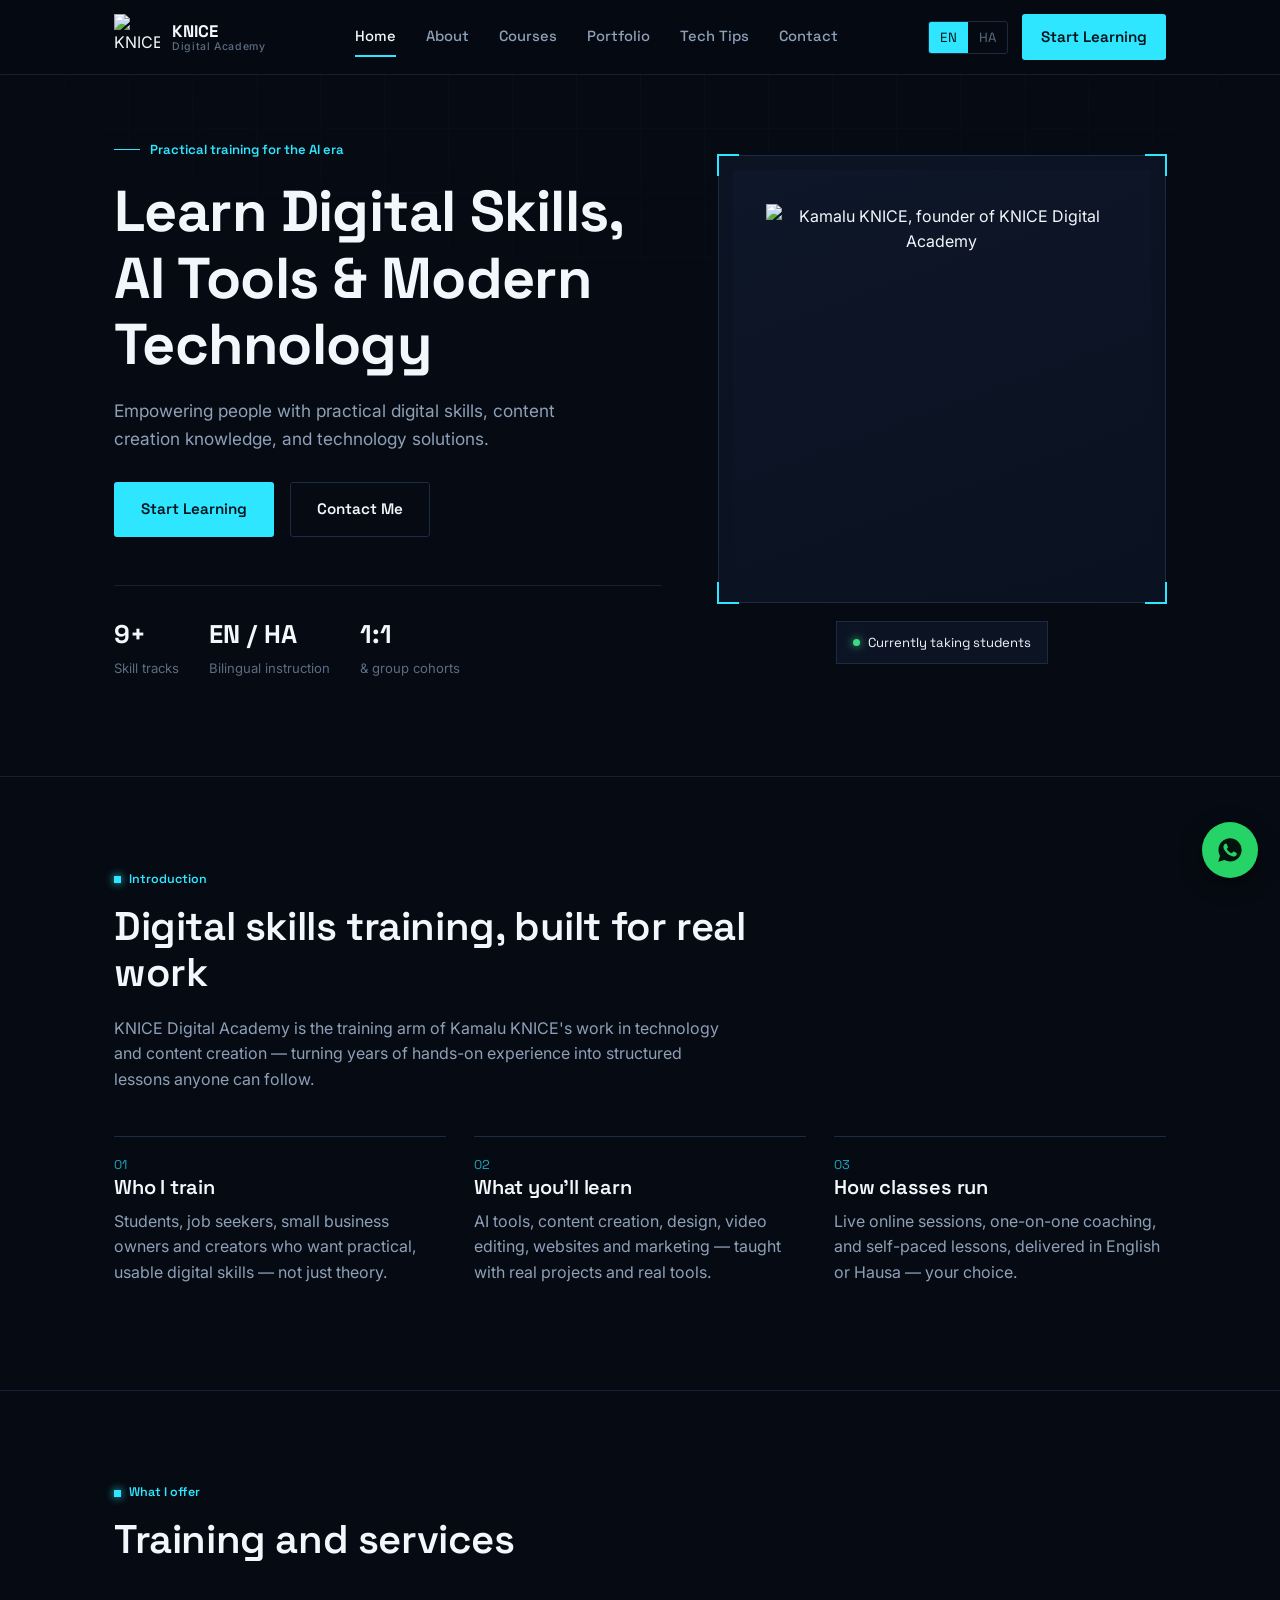
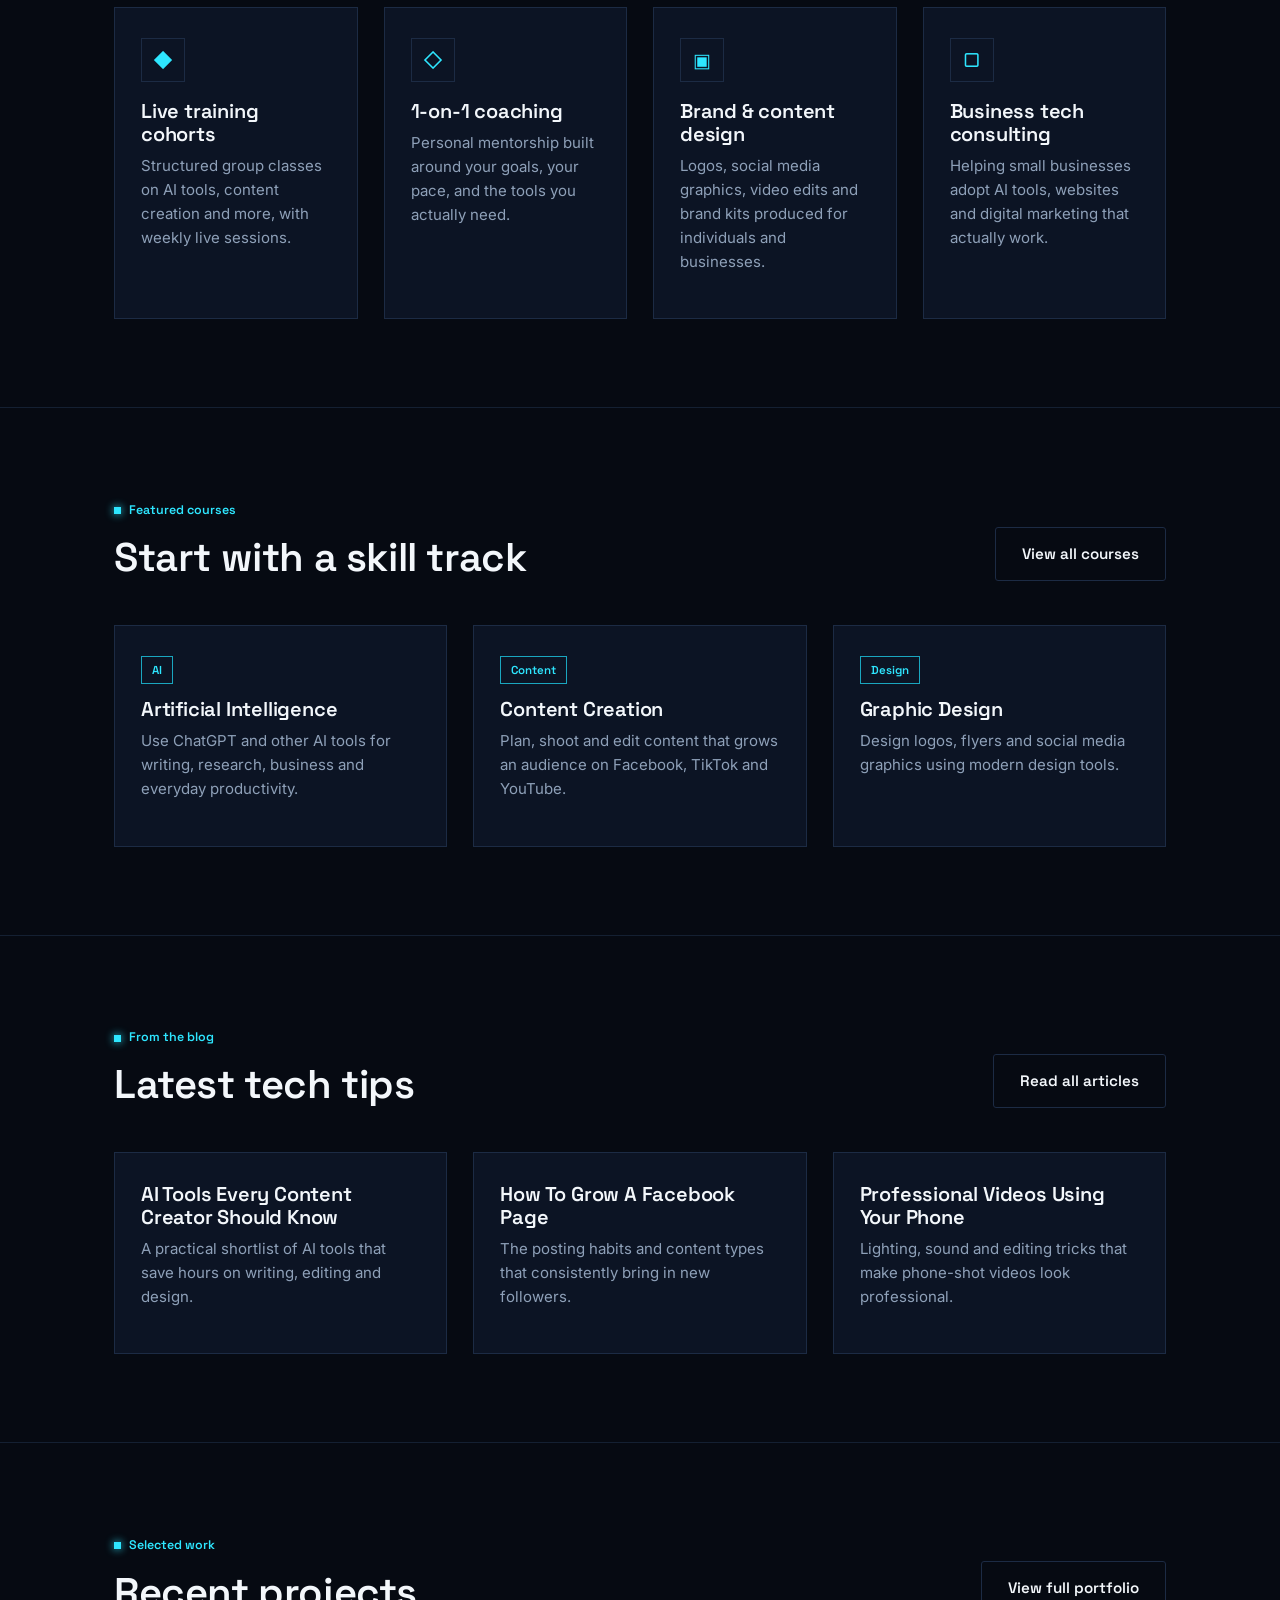
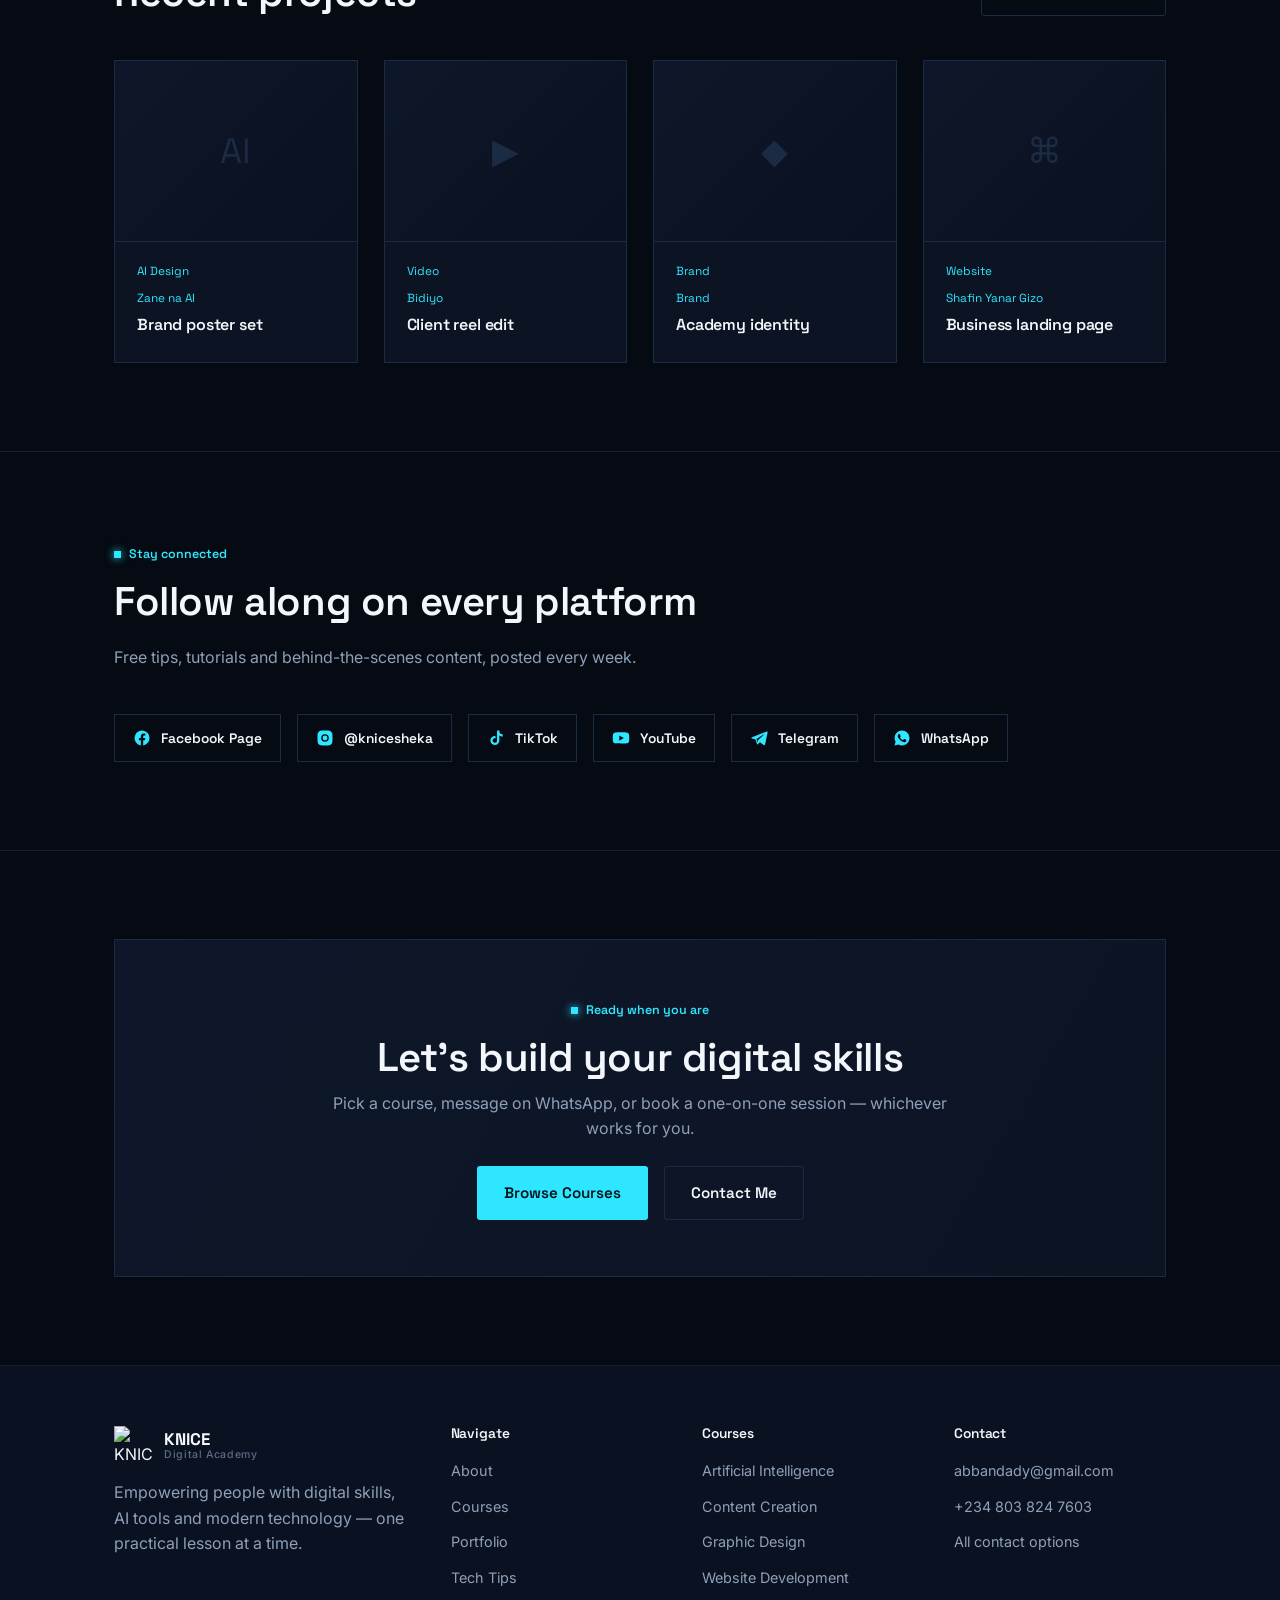
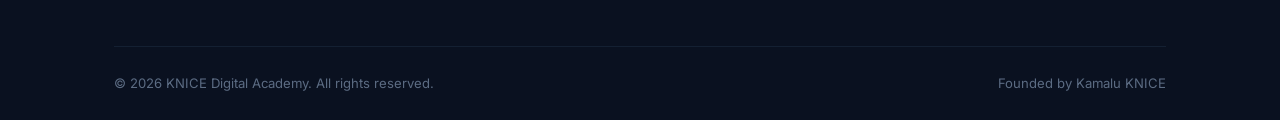
==== index.html @ 2b56882b ""Upload KNICE Digital Academy website files"" ====
<!DOCTYPE html>
<html lang="en">
<head>
<meta charset="UTF-8">
<meta name="viewport" content="width=device-width, initial-scale=1.0">
<title>KNICE Digital Academy — Learn Digital Skills, AI Tools & Modern Technology</title>
<meta name="description" content="KNICE Digital Academy, founded by Kamalu KNICE, trains people in Artificial Intelligence, content creation, graphic design, video editing, web development and digital marketing — in English and Hausa.">
<meta name="keywords" content="KNICE Digital Academy, Kamalu KNICE, digital skills training Nigeria, AI tools training, content creation course, Hausa tech training">
<link rel="canonical" href="https://knicedigitalacademy.netlify.app/">
<meta property="og:title" content="KNICE Digital Academy — Learn Digital Skills, AI Tools & Modern Technology">
<meta property="og:description" content="Empowering people with practical digital skills, content creation knowledge, and technology solutions.">
<meta property="og:image" content="assets/images/logo.jpg">
<meta property="og:type" content="website">
<link rel="icon" type="image/png" href="assets/images/favicon-32.png">
<link rel="apple-touch-icon" href="assets/images/favicon-512.png">
<link rel="stylesheet" href="style.css">
</head>
<body>

<header class="site-header">
  <div class="nav">
    <a href="index.html" class="brand">
      <img src="assets/images/logo.jpg" alt="KNICE Digital Academy logo" width="46" height="46">
      <span class="brand-word">KNICE<span>Digital Academy</span></span>
    </a>
    <nav class="nav-links" id="navLinks">
      <a href="index.html" class="active">Home</a>
      <a href="about.html">About</a>
      <a href="courses.html">Courses</a>
      <a href="portfolio.html">Portfolio</a>
      <a href="blog.html">Tech Tips</a>
      <a href="contact.html">Contact</a>
    </nav>
    <div class="nav-tools">
      <div class="lang-switch">
        <button data-lang="en" class="active" aria-label="English">EN</button>
        <button data-lang="ha" aria-label="Hausa">HA</button>
      </div>
      <a href="courses.html" class="btn btn-primary" style="padding:10px 18px;">
        <span class="en">Start Learning</span><span class="ha">Fara Koyo</span>
      </a>
      <button class="menu-toggle" aria-label="Toggle menu" aria-expanded="false"><span></span><span></span><span></span></button>
    </div>
  </div>
</header>

<main>

  <!-- ============ HERO ============ -->
  <section class="hero">
    <div class="container hero-grid">
      <div class="hero-copy reveal">
        <div class="hero-eyebrow">
          <span class="en">Practical training for the AI era</span>
          <span class="ha">Horar da ta dace da zamanin AI</span>
        </div>
        <h1>
          <span class="en">Learn Digital Skills, AI Tools &amp; Modern Technology</span>
          <span class="ha">Koyi Fasahar Zamani, Kayan Aikin AI da Sabuwar Fasaha</span>
        </h1>
        <p class="hero-sub en">Empowering people with practical digital skills, content creation knowledge, and technology solutions.</p>
        <p class="hero-sub ha">Muna ba mutane ilimin fasahar zamani, sanin yadda ake kirkirar content, da hanyoyin amfani da fasaha wajen warware matsaloli.</p>
        <div class="hero-actions">
          <a href="courses.html" class="btn btn-primary">
            <span class="en">Start Learning</span><span class="ha">Fara Koyo</span>
          </a>
          <a href="contact.html" class="btn btn-ghost">
            <span class="en">Contact Me</span><span class="ha">Tuntube Ni</span>
          </a>
        </div>
        <div class="hero-stats">
          <div>
            <strong>9+</strong>
            <span class="en">Skill tracks</span><span class="ha">Fannonin koyo</span>
          </div>
          <div>
            <strong>EN / HA</strong>
            <span class="en">Bilingual instruction</span><span class="ha">Ana koyarwa da harsuna biyu</span>
          </div>
          <div>
            <strong>1:1</strong>
            <span class="en">&amp; group cohorts</span><span class="ha">da kungiyoyin koyo</span>
          </div>
        </div>
      </div>

      <div class="hero-photo reveal">
        <div class="photo-frame">
          <div class="photo-mask">
            <img src="assets/images/founder-hero-banner.jpg" alt="Kamalu KNICE, founder of KNICE Digital Academy" width="720" height="720">
          </div>
          <span class="corner tl"></span><span class="corner tr"></span><span class="corner bl"></span><span class="corner br"></span>
        </div>
        <div class="photo-tag">
          <span class="en">Currently taking students</span>
          <span class="ha">Ana karban dalibai a yanzu</span>
        </div>
      </div>
    </div>
  </section>

  <!-- ============ INTRO ============ -->
  <section>
    <div class="container">
      <div class="section-head">
        <div class="section-tag"><span class="en">Introduction</span><span class="ha">Gabatarwa</span></div>
        <h2><span class="en">Digital skills training, built for real work</span><span class="ha">Horar da fasaha, don ainihin aiki</span></h2>
        <p class="en">KNICE Digital Academy is the training arm of Kamalu KNICE's work in technology and content creation — turning years of hands-on experience into structured lessons anyone can follow.</p>
        <p class="ha">KNICE Digital Academy sashe ne na aikin Kamalu KNICE a fannin fasaha da kirkirar content — yana mayar da kwarewarsa ta shekaru zuwa darasi da kowa zai iya koyo cikin sauki.</p>
      </div>
      <div class="intro-grid">
        <div class="intro-item">
          <div class="num">01</div>
          <h3><span class="en">Who I train</span><span class="ha">Wadanda nake horarwa</span></h3>
          <p class="en">Students, job seekers, small business owners and creators who want practical, usable digital skills — not just theory.</p>
          <p class="ha">Dalibai, masu neman aiki, masu kananan sana&#39;o&#39;i, da masu kirkirar content da suke bukatar ilimin fasaha mai amfani, ba ka&#39;idoji kawai ba.</p>
        </div>
        <div class="intro-item">
          <div class="num">02</div>
          <h3><span class="en">What you'll learn</span><span class="ha">Abin da za ku koya</span></h3>
          <p class="en">AI tools, content creation, design, video editing, websites and marketing — taught with real projects and real tools.</p>
          <p class="ha">Kayan aikin AI, kirkirar content, zane, gyaran bidiyo, gina shafukan yanar gizo da tallace-tallace — ana koyarwa da ainihin ayyuka da kayan aiki.</p>
        </div>
        <div class="intro-item">
          <div class="num">03</div>
          <h3><span class="en">How classes run</span><span class="ha">Yadda azuzuwa suke gudana</span></h3>
          <p class="en">Live online sessions, one-on-one coaching, and self-paced lessons, delivered in English or Hausa — your choice.</p>
          <p class="ha">Ana koyarwa kai-tsaye online, horo na daya-da-daya, ko darasi da kake koyo da kanka, cikin Turanci ko Hausa — zabi naka.</p>
        </div>
      </div>
    </div>
  </section>

  <!-- ============ SERVICES OVERVIEW ============ -->
  <section>
    <div class="container">
      <div class="section-head">
        <div class="section-tag"><span class="en">What I offer</span><span class="ha">Ayyukana</span></div>
        <h2><span class="en">Training and services</span><span class="ha">Horo da Ayyuka</span></h2>
      </div>
      <div class="grid cols-4">
        <div class="card">
          <div class="card-icon">◆</div>
          <h3><span class="en">Live training cohorts</span><span class="ha">Azuzuwa na kungiya</span></h3>
          <p class="en">Structured group classes on AI tools, content creation and more, with weekly live sessions.</p>
          <p class="ha">Azuzuwa na kungiya kan kayan aikin AI, kirkirar content da sauransu, tare da darasi na kai-tsaye kowane mako.</p>
        </div>
        <div class="card">
          <div class="card-icon">◇</div>
          <h3><span class="en">1-on-1 coaching</span><span class="ha">Horo na daya-da-daya</span></h3>
          <p class="en">Personal mentorship built around your goals, your pace, and the tools you actually need.</p>
          <p class="ha">Jagora ta musamman bisa burinka, saurin koyonka, da kayan aikin da kake bukata.</p>
        </div>
        <div class="card">
          <div class="card-icon">▣</div>
          <h3><span class="en">Brand &amp; content design</span><span class="ha">Zane da Content</span></h3>
          <p class="en">Logos, social media graphics, video edits and brand kits produced for individuals and businesses.</p>
          <p class="ha">Zayyana logo, hotunan sada zumunta, gyaran bidiyo da kayan brand ga mutane da kamfanoni.</p>
        </div>
        <div class="card">
          <div class="card-icon">▢</div>
          <h3><span class="en">Business tech consulting</span><span class="ha">Shawarwarin Fasaha</span></h3>
          <p class="en">Helping small businesses adopt AI tools, websites and digital marketing that actually work.</p>
          <p class="ha">Taimaka wa kananan kasuwanci su yi amfani da kayan aikin AI, shafukan yanar gizo da tallace-tallace masu inganci.</p>
        </div>
      </div>
    </div>
  </section>

  <!-- ============ FEATURED COURSES ============ -->
  <section>
    <div class="container">
      <div class="section-head" style="display:flex; justify-content:space-between; align-items:flex-end; flex-wrap:wrap; gap:16px; max-width:none;">
        <div>
          <div class="section-tag"><span class="en">Featured courses</span><span class="ha">Fitattun Darussa</span></div>
          <h2 style="margin-bottom:0;"><span class="en">Start with a skill track</span><span class="ha">Fara da Fannin Koyo</span></h2>
        </div>
        <a href="courses.html" class="btn btn-ghost">
          <span class="en">View all courses</span><span class="ha">Duba Dukkan Darussa</span>
        </a>
      </div>
      <div class="grid cols-3" style="margin-top:32px;">
        <div class="card">
          <span class="pill">AI</span>
          <h3><span class="en">Artificial Intelligence</span><span class="ha">Fasahar AI</span></h3>
          <p class="en">Use ChatGPT and other AI tools for writing, research, business and everyday productivity.</p>
          <p class="ha">Yadda ake amfani da ChatGPT da sauran kayan aikin AI wajen rubutu, bincike da kasuwanci.</p>
        </div>
        <div class="card">
          <span class="pill"><span class="en">Content</span><span class="ha">Content</span></span>
          <h3><span class="en">Content Creation</span><span class="ha">Kirkirar Content</span></h3>
          <p class="en">Plan, shoot and edit content that grows an audience on Facebook, TikTok and YouTube.</p>
          <p class="ha">Tsara, dauka da gyara content da zai kara maka mabiya a Facebook, TikTok da YouTube.</p>
        </div>
        <div class="card">
          <span class="pill"><span class="en">Design</span><span class="ha">Zane</span></span>
          <h3><span class="en">Graphic Design</span><span class="ha">Zanen Hoto</span></h3>
          <p class="en">Design logos, flyers and social media graphics using modern design tools.</p>
          <p class="ha">Yadda ake zayyana logo, flyer da hotunan sada zumunta ta amfani da kayan aiki na zamani.</p>
        </div>
      </div>
    </div>
  </section>

  <!-- ============ LATEST TECH TIPS ============ -->
  <section>
    <div class="container">
      <div class="section-head" style="display:flex; justify-content:space-between; align-items:flex-end; flex-wrap:wrap; gap:16px; max-width:none;">
        <div>
          <div class="section-tag"><span class="en">From the blog</span><span class="ha">Daga Blog</span></div>
          <h2 style="margin-bottom:0;"><span class="en">Latest tech tips</span><span class="ha">Sabbin Shawarwarin Fasaha</span></h2>
        </div>
        <a href="blog.html" class="btn btn-ghost">
          <span class="en">Read all articles</span><span class="ha">Karanta Dukkan Labarai</span>
        </a>
      </div>
      <div class="grid cols-3" style="margin-top:32px;">
        <div class="card">
          <h3><span class="en">AI Tools Every Content Creator Should Know</span><span class="ha">Kayan Aikin AI Ga Duk Mai Kirkirar Content</span></h3>
          <p class="en">A practical shortlist of AI tools that save hours on writing, editing and design.</p>
          <p class="ha">Jerin kayan aikin AI da za su taimaka maka wajen rubutu, gyara da zane cikin sauri.</p>
        </div>
        <div class="card">
          <h3><span class="en">How To Grow A Facebook Page</span><span class="ha">Yadda Ake Kara Mabiya A Shafin Facebook</span></h3>
          <p class="en">The posting habits and content types that consistently bring in new followers.</p>
          <p class="ha">Al&#39;adun buga content da irin content da suke kawo sabbin mabiya akai-akai.</p>
        </div>
        <div class="card">
          <h3><span class="en">Professional Videos Using Your Phone</span><span class="ha">Bidiyo Na Kwarai Da Wayarka</span></h3>
          <p class="en">Lighting, sound and editing tricks that make phone-shot videos look professional.</p>
          <p class="ha">Dabarun haske, sauti da gyara da za su sa bidiyon wayarka ya yi kama da na kwarewa.</p>
        </div>
      </div>
    </div>
  </section>

  <!-- ============ PORTFOLIO PREVIEW ============ -->
  <section>
    <div class="container">
      <div class="section-head" style="display:flex; justify-content:space-between; align-items:flex-end; flex-wrap:wrap; gap:16px; max-width:none;">
        <div>
          <div class="section-tag"><span class="en">Selected work</span><span class="ha">Zaɓaɓɓun Ayyuka</span></div>
          <h2 style="margin-bottom:0;"><span class="en">Recent projects</span><span class="ha">Ayyukan Kwanan Nan</span></h2>
        </div>
        <a href="portfolio.html" class="btn btn-ghost">
          <span class="en">View full portfolio</span><span class="ha">Duba Dukkan Ayyuka</span>
        </a>
      </div>
      <div class="grid cols-4" style="margin-top:32px;">
        <div class="folio-item">
          <div class="folio-media"><span class="tag">AI</span></div>
          <div class="folio-body">
            <span class="cat en">AI Design</span><span class="cat ha">Zane na AI</span>
            <h3 style="font-size:1rem;"><span class="en">Brand poster set</span><span class="ha">Fostocin Brand</span></h3>
          </div>
        </div>
        <div class="folio-item">
          <div class="folio-media"><span class="tag">▶</span></div>
          <div class="folio-body">
            <span class="cat en">Video</span><span class="cat ha">Bidiyo</span>
            <h3 style="font-size:1rem;"><span class="en">Client reel edit</span><span class="ha">Gyaran Bidiyo</span></h3>
          </div>
        </div>
        <div class="folio-item">
          <div class="folio-media"><span class="tag">◆</span></div>
          <div class="folio-body">
            <span class="cat en">Brand</span><span class="cat ha">Brand</span>
            <h3 style="font-size:1rem;"><span class="en">Academy identity</span><span class="ha">Alamar Makaranta</span></h3>
          </div>
        </div>
        <div class="folio-item">
          <div class="folio-media"><span class="tag">⌘</span></div>
          <div class="folio-body">
            <span class="cat en">Website</span><span class="cat ha">Shafin Yanar Gizo</span>
            <h3 style="font-size:1rem;"><span class="en">Business landing page</span><span class="ha">Shafin Kasuwanci</span></h3>
          </div>
        </div>
      </div>
    </div>
  </section>

  <!-- ============ SOCIAL CONNECT ============ -->
  <section>
    <div class="container">
      <div class="section-head">
        <div class="section-tag"><span class="en">Stay connected</span><span class="ha">Ci Gaba Da Tuntuba</span></div>
        <h2><span class="en">Follow along on every platform</span><span class="ha">Bi Mu A Kowanne Shafi</span></h2>
        <p class="en">Free tips, tutorials and behind-the-scenes content, posted every week.</p>
        <p class="ha">Shawarwari kyauta, darasi da abin da ke faruwa a baya, ana buga su kowane mako.</p>
      </div>
      <div class="social-row">
        <a class="social-chip" href="https://www.facebook.com/KamaluKNICETechTips" target="_blank" rel="noopener">
          <svg viewBox="0 0 24 24"><path d="M22 12a10 10 0 1 0-11.56 9.88v-6.99H7.9V12h2.54V9.8c0-2.5 1.49-3.89 3.78-3.89 1.1 0 2.24.2 2.24.2v2.46h-1.26c-1.24 0-1.63.77-1.63 1.56V12h2.78l-.44 2.89h-2.34v6.99A10 10 0 0 0 22 12z"/></svg>
          Facebook Page
        </a>
        <a class="social-chip" href="https://www.instagram.com/knicesheka" target="_blank" rel="noopener">
          <svg viewBox="0 0 24 24"><path d="M12 2c2.72 0 3.06.01 4.12.06 1.06.05 1.79.22 2.43.47.66.26 1.22.6 1.77 1.15.55.55.89 1.11 1.15 1.77.25.64.42 1.37.47 2.43.05 1.06.06 1.4.06 4.12s-.01 3.06-.06 4.12c-.05 1.06-.22 1.79-.47 2.43a4.9 4.9 0 0 1-1.15 1.77 4.9 4.9 0 0 1-1.77 1.15c-.64.25-1.37.42-2.43.47-1.06.05-1.4.06-4.12.06s-3.06-.01-4.12-.06c-1.06-.05-1.79-.22-2.43-.47a4.9 4.9 0 0 1-1.77-1.15 4.9 4.9 0 0 1-1.15-1.77c-.25-.64-.42-1.37-.47-2.43C2.01 15.06 2 14.72 2 12s.01-3.06.06-4.12c.05-1.06.22-1.79.47-2.43.26-.66.6-1.22 1.15-1.77A4.9 4.9 0 0 1 5.45 2.53c.64-.25 1.37-.42 2.43-.47C8.94 2.01 9.28 2 12 2zm0 5a5.05 5.05 0 1 0 0 10.1A5.05 5.05 0 0 0 12 7zm0 1.8a3.25 3.25 0 1 1 0 6.5 3.25 3.25 0 0 1 0-6.5zm5.25-2.98a1.18 1.18 0 1 1 0 2.36 1.18 1.18 0 0 1 0-2.36z"/></svg>
          @knicesheka
        </a>
        <a class="social-chip" href="https://www.tiktok.com/@kamiluabdullahi888" target="_blank" rel="noopener">
          <svg viewBox="0 0 24 24"><path d="M16.5 2h-3.1v13.3a2.9 2.9 0 1 1-2.05-2.77V9.3a6 6 0 1 0 5.15 5.94V8.72a7.2 7.2 0 0 0 4.4 1.5V7.1a4.4 4.4 0 0 1-4.4-4.4z"/></svg>
          TikTok
        </a>
        <a class="social-chip" href="https://www.youtube.com/@kamiluabdullahi9507" target="_blank" rel="noopener">
          <svg viewBox="0 0 24 24"><path d="M23 12s0-3.5-.45-5.16a2.87 2.87 0 0 0-2-2C18.9 4.4 12 4.4 12 4.4s-6.9 0-8.55.44a2.87 2.87 0 0 0-2 2C1 8.5 1 12 1 12s0 3.5.45 5.16a2.87 2.87 0 0 0 2 2c1.65.44 8.55.44 8.55.44s6.9 0 8.55-.44a2.87 2.87 0 0 0 2-2C23 15.5 23 12 23 12zM9.75 15.5v-7l6 3.5-6 3.5z"/></svg>
          YouTube
        </a>
        <a class="social-chip" href="https://t.me/kamaluknice" target="_blank" rel="noopener">
          <svg viewBox="0 0 24 24"><path d="M21.5 3.5 2.7 10.9c-1.3.5-1.3 1.2-.2 1.6l4.8 1.5 1.9 5.7c.2.6.4.8.8.8.3 0 .5-.1.7-.4l2.6-2.5 5 3.7c.9.5 1.6.2 1.8-.8l3.3-15.4c.3-1.3-.5-1.9-1.9-1.6zM8.2 13.6l9.8-6.2c.5-.3.9-.1.5.2l-8 7.3-.3 3.1-1.5-4.4z"/></svg>
          Telegram
        </a>
        <a class="social-chip" href="https://wa.me/2348038247603" target="_blank" rel="noopener">
          <svg viewBox="0 0 24 24"><path d="M12.04 2c-5.46 0-9.9 4.44-9.9 9.9 0 1.75.46 3.45 1.32 4.95L2 22l5.25-1.38a9.9 9.9 0 0 0 4.79 1.22h.01c5.46 0 9.9-4.44 9.9-9.9S17.5 2 12.04 2zm5.8 14.13c-.24.68-1.4 1.3-1.93 1.38-.5.08-1.12.11-1.8-.11-.42-.13-.96-.31-1.65-.61-2.9-1.25-4.79-4.17-4.94-4.36-.14-.2-1.18-1.57-1.18-3 0-1.42.75-2.12 1.02-2.41.26-.28.57-.35.76-.35h.55c.18 0 .42-.07.65.5.24.58.81 2.01.88 2.16.07.14.12.31.02.5-.09.2-.14.31-.28.48-.14.17-.29.37-.42.5-.14.14-.28.29-.12.57.16.28.71 1.17 1.52 1.9 1.05.94 1.93 1.23 2.21 1.37.28.14.44.12.6-.07.17-.19.71-.83.9-1.11.19-.28.38-.24.64-.14.26.09 1.65.78 1.93.92.28.14.47.21.54.33.07.12.07.68-.17 1.36z"/></svg>
          WhatsApp
        </a>
      </div>
    </div>
  </section>

  <!-- ============ CTA ============ -->
  <section>
    <div class="container">
      <div class="cta-strip">
        <div class="section-tag" style="justify-content:center;"><span class="en">Ready when you are</span><span class="ha">A Shirye Muke</span></div>
        <h2><span class="en">Let's build your digital skills</span><span class="ha">Bari Mu Gina Fasaharka Ta Zamani</span></h2>
        <p class="en" style="margin:0 auto;">Pick a course, message on WhatsApp, or book a one-on-one session — whichever works for you.</p>
        <p class="ha" style="margin:0 auto;">Zaɓi darasi, aiko sako a WhatsApp, ko yi rijistar horo na daya-da-daya — duk abin da ya fi dacewa da kai.</p>
        <div class="btn-row">
          <a href="courses.html" class="btn btn-primary"><span class="en">Browse Courses</span><span class="ha">Duba Darussa</span></a>
          <a href="contact.html" class="btn btn-ghost"><span class="en">Contact Me</span><span class="ha">Tuntube Ni</span></a>
        </div>
      </div>
    </div>
  </section>

</main>

<footer class="site-footer">
  <div class="container">
    <div class="footer-grid">
      <div class="footer-col">
        <div class="footer-brand">
          <img src="assets/images/logo.jpg" alt="KNICE Digital Academy logo">
          <div class="brand-word">KNICE<span>Digital Academy</span></div>
        </div>
        <p class="en">Empowering people with digital skills, AI tools and modern technology — one practical lesson at a time.</p>
        <p class="ha">Muna taimaka wa mutane su koyi fasahar zamani, kayan aikin AI da dabarun amfani da fasaha.</p>
      </div>
      <div class="footer-col">
        <h4><span class="en">Navigate</span><span class="ha">Shafuka</span></h4>
        <ul>
          <li><a href="about.html">About</a></li>
          <li><a href="courses.html">Courses</a></li>
          <li><a href="portfolio.html">Portfolio</a></li>
          <li><a href="blog.html">Tech Tips</a></li>
        </ul>
      </div>
      <div class="footer-col">
        <h4><span class="en">Courses</span><span class="ha">Darussa</span></h4>
        <ul>
          <li><a href="courses.html">Artificial Intelligence</a></li>
          <li><a href="courses.html">Content Creation</a></li>
          <li><a href="courses.html">Graphic Design</a></li>
          <li><a href="courses.html">Website Development</a></li>
        </ul>
      </div>
      <div class="footer-col">
        <h4><span class="en">Contact</span><span class="ha">Tuntuba</span></h4>
        <ul>
          <li><a href="mailto:abbandady@gmail.com">abbandady@gmail.com</a></li>
          <li><a href="https://wa.me/2348038247603" target="_blank" rel="noopener">+234 803 824 7603</a></li>
          <li><a href="contact.html"><span class="en">All contact options</span><span class="ha">Duk Hanyoyin Tuntuba</span></a></li>
        </ul>
      </div>
    </div>
    <div class="footer-bottom">
      <span>&copy; <span id="year"></span> KNICE Digital Academy. <span class="en">All rights reserved.</span><span class="ha">An kare duk hakkoki.</span></span>
      <span><span class="en">Founded by</span><span class="ha">Wanda ya kafa:</span> Kamalu KNICE</span>
    </div>
  </div>
</footer>

<a href="https://wa.me/2348038247603" class="wa-float" target="_blank" rel="noopener" aria-label="Chat on WhatsApp">
  <svg viewBox="0 0 24 24"><path d="M12.04 2c-5.46 0-9.9 4.44-9.9 9.9 0 1.75.46 3.45 1.32 4.95L2 22l5.25-1.38a9.9 9.9 0 0 0 4.79 1.22h.01c5.46 0 9.9-4.44 9.9-9.9S17.5 2 12.04 2zm5.8 14.13c-.24.68-1.4 1.3-1.93 1.38-.5.08-1.12.11-1.8-.11-.42-.13-.96-.31-1.65-.61-2.9-1.25-4.79-4.17-4.94-4.36-.14-.2-1.18-1.57-1.18-3 0-1.42.75-2.12 1.02-2.41.26-.28.57-.35.76-.35h.55c.18 0 .42-.07.65.5.24.58.81 2.01.88 2.16.07.14.12.31.02.5-.09.2-.14.31-.28.48-.14.17-.29.37-.42.5-.14.14-.28.29-.12.57.16.28.71 1.17 1.52 1.9 1.05.94 1.93 1.23 2.21 1.37.28.14.44.12.6-.07.17-.19.71-.83.9-1.11.19-.28.38-.24.64-.14.26.09 1.65.78 1.93.92.28.14.47.21.54.33.07.12.07.68-.17 1.36z"/></svg>
</a>

<script src="script.js"></script>

<!-- Netlify Identity: required so CMS invite/login links (which point to
     this homepage) redirect correctly into /admin. No visible effect. -->
<script src="https://identity.netlify.com/v1/netlify-identity-widget.js"></script>
<script>
  if (window.netlifyIdentity) {
    window.netlifyIdentity.on("init", function (user) {
      if (!user) {
        window.netlifyIdentity.on("login", function () {
          document.location.href = "/admin/";
        });
      }
    });
  }
</script>
</body>
</html>
---- style.css ----
/* ==========================================================================
   KNICE DIGITAL ACADEMY — Design System
   Circuit-trace tech aesthetic: dark navy ground, cyan signal accents,
   bracket/reticle framing echoing the brand mark's PCB motif.
   ========================================================================== */

@import url('https://fonts.googleapis.com/css2?family=Space+Grotesk:wght@500;600;700&family=Inter:wght@400;500;600;700&display=swap');

:root{
  /* --- Color tokens --- */
  --bg:        #060a12;
  --bg-alt:    #0a1120;
  --bg-elev:   #0e1729;
  --panel:     #0c1424;
  --line:      #1c2b44;
  --line-soft: #142032;
  --cyan:      #2ee6ff;
  --cyan-dim:  #1aa6bf;
  --blue:      #3b82f6;
  --white:     #f3f7fb;
  --grey:      #8ea0b8;
  --grey-dim:  #5c6c83;
  --danger:    #ff6b6b;

  /* --- Type --- */
  --font-display: 'Space Grotesk', 'Segoe UI', sans-serif;
  --font-body: 'Inter', 'Segoe UI', sans-serif;

  /* --- Layout --- */
  --maxw: 1180px;
  --pad: clamp(20px, 5vw, 64px);
  --radius: 3px;
}

*,*::before,*::after{ box-sizing: border-box; }
html{ scroll-behavior: smooth; }

@media (prefers-reduced-motion: reduce){
  html{ scroll-behavior: auto; }
  *,*::before,*::after{ animation-duration: 0.001ms !important; animation-iteration-count: 1 !important; transition-duration: 0.001ms !important; }
}

body{
  margin:0;
  background: var(--bg);
  color: var(--white);
  font-family: var(--font-body);
  font-size: 16px;
  line-height: 1.6;
  -webkit-font-smoothing: antialiased;
  overflow-x: hidden;
}

body::before{
  /* faint circuit-grid ground texture */
  content:"";
  position: fixed;
  inset: 0;
  z-index: -1;
  background-image:
    linear-gradient(var(--line-soft) 1px, transparent 1px),
    linear-gradient(90deg, var(--line-soft) 1px, transparent 1px);
  background-size: 64px 64px;
  opacity: .35;
  mask-image: radial-gradient(ellipse 100% 60% at 50% 0%, #000 0%, transparent 75%);
}

img{ max-width:100%; display:block; }
a{ color: inherit; text-decoration: none; }
ul{ margin:0; padding:0; list-style:none; }
button{ font-family: inherit; cursor:pointer; }

h1,h2,h3,h4{
  font-family: var(--font-display);
  font-weight: 600;
  line-height: 1.15;
  margin: 0 0 .5em;
  letter-spacing: -0.01em;
}
h1{ font-size: clamp(2.2rem, 5vw, 3.6rem); font-weight:700; }
h2{ font-size: clamp(1.7rem, 3.4vw, 2.5rem); }
h3{ font-size: 1.25rem; }
p{ margin: 0 0 1em; color: var(--grey); max-width: 62ch; }

.container{ max-width: var(--maxw); margin: 0 auto; padding: 0 var(--pad); }

section{ padding: 88px 0; position: relative; }
section + section{ border-top: 1px solid var(--line-soft); }

.section-head{ max-width: 640px; margin-bottom: 44px; }
.section-head p{ margin-bottom:0; }
.section-tag{
  display:inline-flex; align-items:center; gap:8px;
  font-family: var(--font-display);
  font-size: .78rem; font-weight: 600;
  color: var(--cyan);
  margin-bottom: 14px;
}
.section-tag::before{
  content:""; width:7px; height:7px; background: var(--cyan);
  box-shadow: 0 0 8px var(--cyan);
}

/* --- Language toggling ---
   Elements carry both .en and .ha copies; body.lang-ha flips visibility. */
.ha{ display:none; }
body.lang-ha .en{ display:none; }
body.lang-ha .ha{ display:inline; }
body.lang-ha .ha.block{ display:block; }
body.lang-ha p.ha, body.lang-ha li.ha, body.lang-ha div.ha{ display:block; }

/* ============================= Buttons ============================= */
.btn{
  display: inline-flex; align-items:center; justify-content:center; gap:10px;
  padding: 14px 26px;
  font-family: var(--font-display);
  font-weight: 600;
  font-size: .95rem;
  border: 1px solid transparent;
  border-radius: var(--radius);
  transition: transform .15s ease, border-color .2s ease, background .2s ease, color .2s ease;
  white-space: nowrap;
}
.btn-primary{
  background: var(--cyan);
  color: #04141a;
}
.btn-primary:hover{ background:#7cf0ff; transform: translateY(-2px); }
.btn-ghost{
  background: transparent;
  border-color: var(--line);
  color: var(--white);
}
.btn-ghost:hover{ border-color: var(--cyan); color: var(--cyan); transform: translateY(-2px); }
.btn-block{ width:100%; }
.btn-whatsapp{
  background: #25D366; color:#04140c; border-color:#25D366;
}
.btn-whatsapp:hover{ background:#39e37c; transform: translateY(-2px); }
.btn-whatsapp svg{ width:18px; height:18px; fill:#04140c; }

/* ============================== Header ============================== */
.site-header{
  position: sticky; top:0; z-index: 100;
  background: rgba(6,10,18,.86);
  backdrop-filter: blur(10px);
  border-bottom: 1px solid var(--line-soft);
}
.nav{
  display:flex; align-items:center; justify-content:space-between;
  padding: 14px var(--pad);
  max-width: var(--maxw); margin:0 auto;
}
.brand{ display:flex; align-items:center; gap:12px; }
.brand img{ width: 46px; height:46px; object-fit:contain; flex:none; image-rendering:-webkit-optimize-contrast; }
.brand-word{ font-family: var(--font-display); font-weight:700; font-size:1.05rem; line-height:1.1; }
.brand-word span{ display:block; font-family: var(--font-body); font-weight:500; font-size:.66rem; letter-spacing:.06em; color: var(--grey-dim); }

.nav-links{
  display:flex; align-items:center; gap: 30px;
  font-family: var(--font-display); font-weight:500; font-size:.92rem;
}
.nav-links a{
  position:relative; padding: 6px 0; color: var(--grey);
  transition: color .2s ease;
}
.nav-links a:hover, .nav-links a.active{ color: var(--white); }
.nav-links a.active::after{
  content:""; position:absolute; left:0; right:0; bottom:-2px; height:2px; background: var(--cyan);
}

.nav-tools{ display:flex; align-items:center; gap: 14px; }

.lang-switch{
  display:flex; border:1px solid var(--line); border-radius: var(--radius); overflow:hidden;
  font-family: var(--font-display); font-size:.78rem; font-weight:600;
}
.lang-switch button{
  background: transparent; color: var(--grey-dim); border:none; padding: 7px 11px;
  transition: background .2s ease, color .2s ease;
}
.lang-switch button.active{ background: var(--cyan); color:#04141a; }

.menu-toggle{
  display:none; flex-direction:column; gap:5px; background:none; border:none; padding:8px;
}
.menu-toggle span{ width:22px; height:2px; background: var(--white); display:block; }

@media (max-width: 900px){
  .nav{ padding: 12px var(--pad); gap: 10px; }
  .brand img{ width: 50px; height:50px; }
  .brand-word{ font-size: .98rem; }
  .nav-tools{ gap: 10px; }
  .nav-tools .btn{ padding: 10px 14px; font-size: .82rem; }
  .lang-switch button{ padding: 7px 9px; }

  .nav-links{
    position:fixed; inset: 70px 0 0 0; height: calc(100vh - 70px);
    background: var(--bg); flex-direction:column; align-items:stretch;
    padding: 30px var(--pad) 34px; gap: 0; font-size:1.15rem;
    transform: translateX(100%); transition: transform .3s ease;
    overflow-y:auto;
  }
  .nav-links.open{ transform: translateX(0); }
  .nav-links a{
    padding: 18px 4px;
    border-bottom: 1px solid var(--line-soft);
    width: 100%;
  }
  .nav-links a.active::after{ display:none; }
  .nav-links a.active{ color: var(--cyan); }
  .menu-toggle{ display:flex; flex:none; }
}

@media (max-width: 400px){
  .nav-tools .btn span{ display:none; }
  .nav-tools .btn::after{ content:"→"; }
}

/* ================================ Hero ================================ */
.hero{
  padding: 64px 0 96px;
  border-top:none;
}
.hero-grid{
  display:grid; grid-template-columns: 1.1fr .9fr; gap: 56px; align-items:center;
}
.hero-eyebrow{
  display:flex; align-items:center; gap:10px;
  font-family: var(--font-display); font-size:.82rem; font-weight:600; color: var(--cyan);
  margin-bottom: 18px;
}
.hero-eyebrow::before{ content:""; width:26px; height:1px; background: var(--cyan); }
.hero h1{ margin-bottom: 20px; }
.hero h1 .accent{ color: var(--cyan); }
.hero-sub{ font-size: 1.08rem; max-width: 46ch; }
.hero-actions{ display:flex; flex-wrap:wrap; gap: 16px; margin-top: 30px; }

.hero-stats{
  display:flex; gap: 30px; margin-top: 48px; padding-top: 28px; border-top:1px solid var(--line-soft);
}
.hero-stats div strong{
  display:block; font-family: var(--font-display); font-size: 1.6rem; color: var(--white);
}
.hero-stats div span{ font-size:.82rem; color: var(--grey-dim); }

.hero-photo{ position:relative; text-align:center; }
.photo-frame{
  position:relative; border: 1px solid var(--line);
  padding: 14px; background: linear-gradient(160deg, var(--panel), var(--bg-alt));
}
.photo-frame .photo-mask{
  aspect-ratio: 1/1; overflow:hidden; display:flex; align-items:center; justify-content:center;
  background: linear-gradient(160deg, var(--bg-elev), var(--bg-alt));
}
.photo-frame img{
  width: 84%; height: 84%; object-fit:cover; object-position: 50% 50%;
  display:block;
}
.corner{ position:absolute; width:22px; height:22px; border: 2px solid var(--cyan); }
.corner.tl{ top:-2px; left:-2px; border-right:none; border-bottom:none; }
.corner.tr{ top:-2px; right:-2px; border-left:none; border-bottom:none; }
.corner.bl{ bottom:-2px; left:-2px; border-right:none; border-top:none; }
.corner.br{ bottom:-2px; right:-2px; border-left:none; border-top:none; }
.photo-tag{
  display:inline-flex; align-items:center; gap:8px;
  margin-top: 18px;
  background: var(--panel); border:1px solid var(--line);
  padding: 10px 16px; font-family: var(--font-display); font-size:.82rem;
}
.photo-tag::before{ content:""; width:7px; height:7px; border-radius:50%; background:#3ddc84; box-shadow:0 0 8px #3ddc84; flex:none; }

@media (max-width: 900px){
  .hero-grid{ grid-template-columns: 1fr; }
  .hero-photo{ max-width: 300px; margin: 0 auto; order:-1; }
  .hero-stats{ flex-wrap:wrap; row-gap:18px; }
}

@media (max-width: 900px){
  .split .hero-photo{ max-width: 300px; margin: 0 auto 10px; }
}

/* ============================ Intro / About ============================ */
.intro-grid{ display:grid; grid-template-columns: repeat(3, 1fr); gap: 28px; }
.intro-item{ border-top: 1px solid var(--line); padding-top: 18px; }
.intro-item .num{ font-family: var(--font-display); color: var(--cyan-dim); font-size:.8rem; }

@media (max-width: 760px){ .intro-grid{ grid-template-columns: 1fr; } }

/* ============================== Bracket cards ============================== */
.grid{ display:grid; gap: 26px; }
.grid.cols-3{ grid-template-columns: repeat(3, 1fr); }
.grid.cols-4{ grid-template-columns: repeat(4, 1fr); }
.grid.cols-2{ grid-template-columns: repeat(2, 1fr); }

@media (max-width: 980px){
  .grid.cols-3, .grid.cols-4{ grid-template-columns: repeat(2, 1fr); }
}
@media (max-width: 620px){
  .grid.cols-3, .grid.cols-4, .grid.cols-2{ grid-template-columns: 1fr; }
}

.card{
  position: relative;
  background: var(--panel);
  border: 1px solid var(--line);
  padding: 30px 26px;
  transition: border-color .2s ease, transform .2s ease;
}
.card:hover{ border-color: var(--cyan-dim); transform: translateY(-4px); }
.card::before, .card::after{
  content:""; position:absolute; width:14px; height:14px;
  border: 1px solid var(--cyan); opacity:0; transition: opacity .2s ease;
}
.card::before{ top:-1px; left:-1px; border-right:none; border-bottom:none; }
.card::after{ bottom:-1px; right:-1px; border-left:none; border-top:none; }
.card:hover::before, .card:hover::after{ opacity:1; }

.card-icon{
  width:44px; height:44px; display:flex; align-items:center; justify-content:center;
  border:1px solid var(--line); color: var(--cyan); margin-bottom: 18px; font-size:1.2rem;
}
.card h3{ margin-bottom:8px; }
.card p{ font-size:.94rem; margin-bottom:14px; }
.card-meta{
  display:flex; gap:14px; font-size:.78rem; color: var(--grey-dim);
  font-family: var(--font-display); padding-top:14px; border-top:1px solid var(--line-soft);
}

/* Course card level pill */
.pill{
  display:inline-block; font-family: var(--font-display); font-size:.72rem; font-weight:600;
  padding: 4px 10px; border:1px solid var(--cyan-dim); color: var(--cyan); margin-bottom:14px;
}

/* ============================== Portfolio ============================== */
.folio-item{
  border: 1px solid var(--line); background: var(--panel); overflow:hidden;
}
.folio-media{
  aspect-ratio: 4/3; background: linear-gradient(135deg, var(--bg-elev), var(--bg-alt));
  display:flex; align-items:center; justify-content:center; position:relative;
  border-bottom:1px solid var(--line);
}
.folio-media .tag{
  font-family: var(--font-display); font-size:2.2rem; color: var(--line);
}
.folio-body{ padding: 20px 22px; }
.folio-body .cat{ font-family: var(--font-display); color: var(--cyan); font-size:.74rem; margin-bottom:8px; display:block; }

/* ============================== Filter tabs / quick-nav ============================== */
.filter-row{ display:flex; flex-wrap:wrap; gap:10px; margin-bottom: 40px; }
.filter-btn{
  background:transparent; border:1px solid var(--line); color: var(--grey);
  padding: 9px 16px; font-family: var(--font-display); font-size:.82rem; font-weight:600;
  transition: all .2s ease; display:inline-block;
}
.filter-btn.active, .filter-btn:hover{ border-color: var(--cyan); color: var(--cyan); }

/* ============================== Portfolio category sections ============================== */
.folio-section{ padding: 56px 0; scroll-margin-top: 90px; }
.folio-section + .folio-section{ border-top: 1px solid var(--line-soft); }
.folio-section-head{
  display:flex; justify-content:space-between; align-items:flex-end;
  flex-wrap:wrap; gap:16px; margin-bottom: 30px;
}
.folio-section-head h2{ margin-bottom: 6px; }
.folio-section-head p{ margin-bottom:0; }
.folio-count{
  font-family: var(--font-display); font-size:.78rem; color: var(--grey-dim);
  border:1px solid var(--line); padding: 6px 12px; white-space:nowrap;
}

.card-placeholder{
  border: 1px dashed var(--line); background: transparent;
  display:flex; flex-direction:column; align-items:center; justify-content:center;
  text-align:center; gap: 10px; padding: 30px 22px; min-height: 100%;
  aspect-ratio: 4/3; color: var(--grey-dim);
}
.card-placeholder .plus{
  width:36px; height:36px; border:1px solid var(--line); border-radius:50%;
  display:flex; align-items:center; justify-content:center; font-size:1.2rem; color: var(--cyan);
}
.card-placeholder span.label{ font-family: var(--font-display); font-size:.85rem; color: var(--grey); }

/* ============================== Blog ============================== */
.post{ border:1px solid var(--line); background: var(--panel); padding: 30px; margin-bottom: 22px; }
.post-head{ display:flex; justify-content:space-between; align-items:flex-start; gap:20px; cursor:pointer; }
.post-head .meta{ font-family: var(--font-display); font-size:.76rem; color: var(--grey-dim); margin-top:8px; }
.post-toggle{ width:30px; height:30px; border:1px solid var(--line); flex:none; display:flex; align-items:center; justify-content:center; font-size:1.2rem; color:var(--cyan); transition: transform .2s ease; }
.post.open .post-toggle{ transform: rotate(45deg); }
.post-body{ max-height:0; overflow:hidden; transition: max-height .35s ease; }
.post.open .post-body{ max-height: 900px; }
.post-body-inner{ padding-top: 20px; border-top:1px solid var(--line-soft); margin-top: 20px; }

/* ============================== Testimonial / CTA strip ============================== */
.cta-strip{
  background: linear-gradient(120deg, var(--bg-elev), var(--panel));
  border: 1px solid var(--line);
  padding: 56px var(--pad);
  text-align:center;
}
.cta-strip h2{ margin-bottom:10px; }
.cta-strip .btn-row{ display:flex; gap:16px; justify-content:center; margin-top: 24px; flex-wrap:wrap; }

/* ============================== Social row ============================== */
.social-row{ display:flex; flex-wrap:wrap; gap: 16px; }
.social-chip{
  display:flex; align-items:center; gap:10px;
  border:1px solid var(--line); padding: 12px 18px;
  font-family: var(--font-display); font-size:.86rem; font-weight:600;
  transition: border-color .2s ease, transform .2s ease;
}
.social-chip:hover{ border-color: var(--cyan); transform: translateY(-2px); }
.social-chip svg{ width:18px; height:18px; fill: var(--cyan); }

/* ============================== Contact form ============================== */
.contact-grid{ display:grid; grid-template-columns: 1fr 1fr; gap: 50px; }
@media (max-width: 900px){ .contact-grid{ grid-template-columns:1fr; } }
.field{ margin-bottom: 20px; }
.field label{ display:block; font-family: var(--font-display); font-size:.82rem; margin-bottom:8px; color: var(--grey); }
.field input, .field textarea{
  width:100%; background: var(--bg-alt); border:1px solid var(--line); color: var(--white);
  padding: 13px 14px; font-family: var(--font-body); font-size:.95rem;
}
.field input:focus, .field textarea:focus{ outline:none; border-color: var(--cyan); }
.field textarea{ min-height: 130px; resize:vertical; }
.form-note{ font-size:.82rem; color: var(--grey-dim); margin-top: 6px; }

.contact-info-item{ display:flex; gap:16px; padding: 18px 0; border-bottom:1px solid var(--line-soft); }
.contact-info-item .ico{ width:38px; height:38px; border:1px solid var(--line); color:var(--cyan); display:flex; align-items:center; justify-content:center; flex:none; }
.contact-info-item strong{ display:block; font-family: var(--font-display); font-size:.9rem; margin-bottom:2px; }
.contact-info-item span, .contact-info-item a{ font-size:.9rem; color: var(--grey); }

/* ============================== Footer ============================== */
.site-footer{ border-top: 1px solid var(--line-soft); padding: 60px 0 26px; background: var(--bg-alt); }
.footer-grid{ display:grid; grid-template-columns: 1.4fr 1fr 1fr 1fr; gap: 40px; margin-bottom: 46px; }
@media (max-width: 800px){ .footer-grid{ grid-template-columns: 1fr 1fr; } }
@media (max-width: 500px){ .footer-grid{ grid-template-columns: 1fr; } }
.footer-brand{ display:flex; align-items:center; gap:12px; margin-bottom: 16px; }
.footer-brand img{ width:38px; height:38px; }
.footer-col h4{ font-family: var(--font-display); font-size:.86rem; margin-bottom: 16px; color: var(--white); }
.footer-col ul li{ margin-bottom: 10px; }
.footer-col ul a{ color: var(--grey); font-size:.9rem; transition: color .2s ease; }
.footer-col ul a:hover{ color: var(--cyan); }
.footer-bottom{
  display:flex; justify-content:space-between; align-items:center; flex-wrap:wrap; gap:14px;
  padding-top: 26px; border-top:1px solid var(--line-soft);
  font-size:.82rem; color: var(--grey-dim);
}

/* ============================== WhatsApp float ============================== */
.wa-float{
  position: fixed; right: 22px; bottom: 22px; z-index: 200;
  width: 56px; height:56px; border-radius:50%;
  background: #25D366; display:flex; align-items:center; justify-content:center;
  box-shadow: 0 6px 22px rgba(0,0,0,.4);
  transition: transform .2s ease;
}
.wa-float:hover{ transform: scale(1.08); }
.wa-float svg{ width:28px; height:28px; fill:#04140c; }

/* ============================== Page header (inner pages) ============================== */
.page-header{ padding: 56px 0 20px; }
.page-header .crumb{ font-family: var(--font-display); font-size:.8rem; color: var(--grey-dim); margin-bottom: 14px; }
.page-header .crumb a:hover{ color: var(--cyan); }

/* ============================== Reveal-on-load ============================== */
.reveal{ opacity:0; transform: translateY(14px); animation: reveal .7s ease forwards; }
@keyframes reveal{ to{ opacity:1; transform:none; } }

/* focus visibility */
a:focus-visible, button:focus-visible, input:focus-visible, textarea:focus-visible{
  outline: 2px solid var(--cyan); outline-offset: 2px;
}

/* misc */
.split{ display:grid; grid-template-columns: 1fr 1fr; gap: 56px; align-items:center; }
@media (max-width: 900px){ .split{ grid-template-columns:1fr; } }
.tick-list li{ display:flex; gap:12px; margin-bottom:12px; color: var(--grey); font-size:.95rem; }
.tick-list li::before{ content:"›"; color: var(--cyan); font-family: var(--font-display); font-weight:700; }
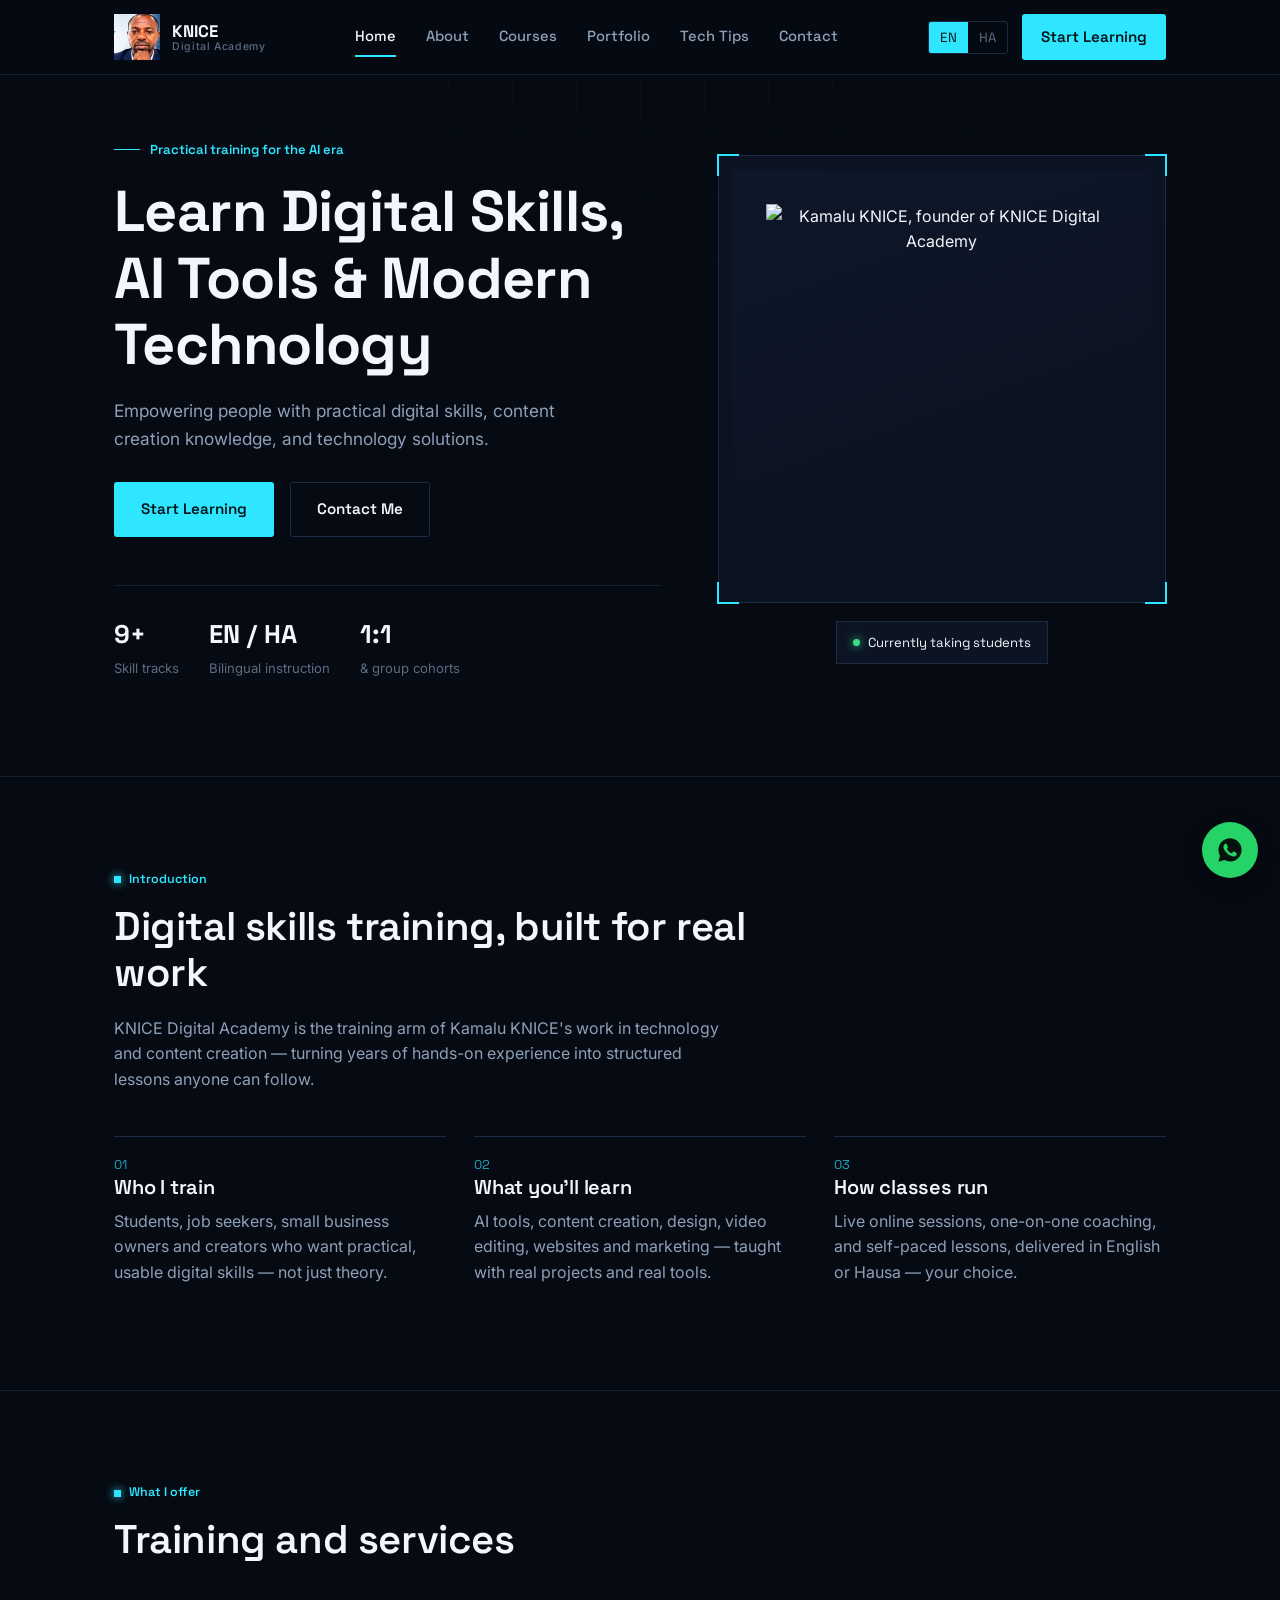
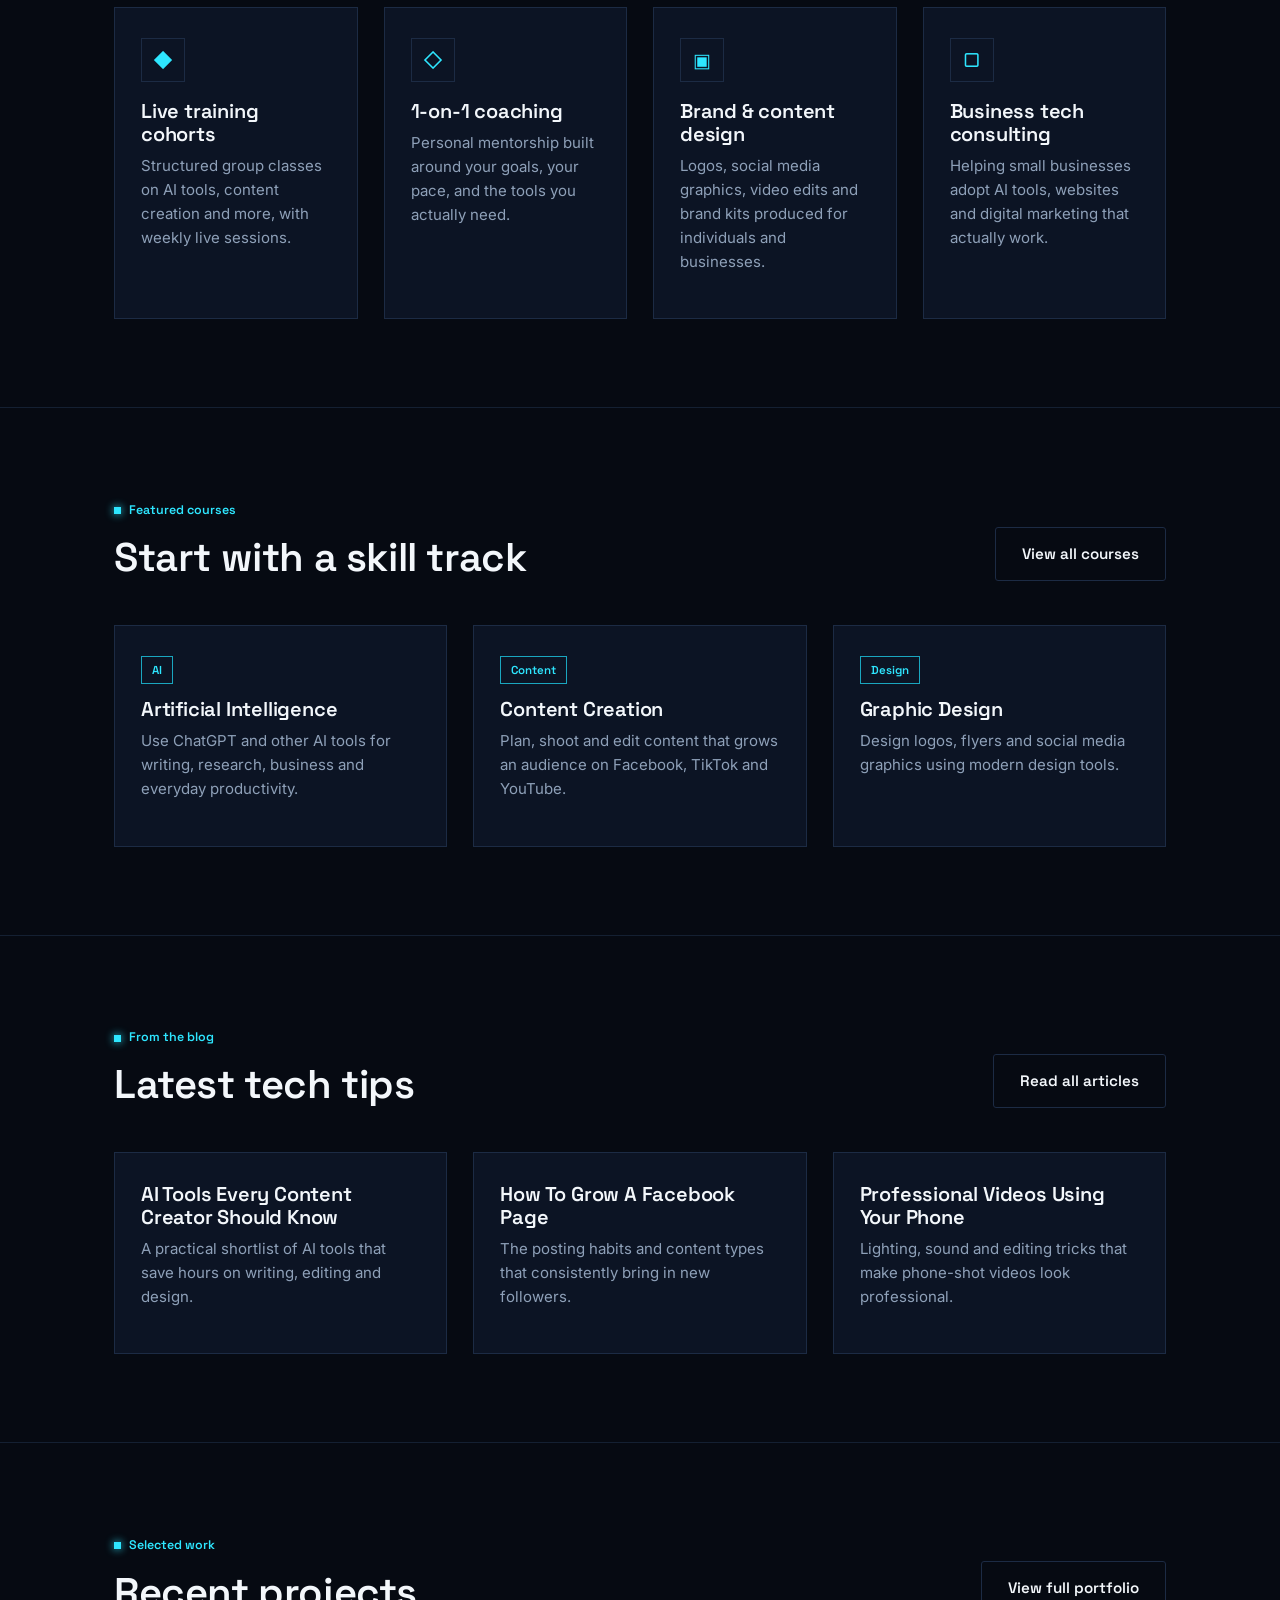
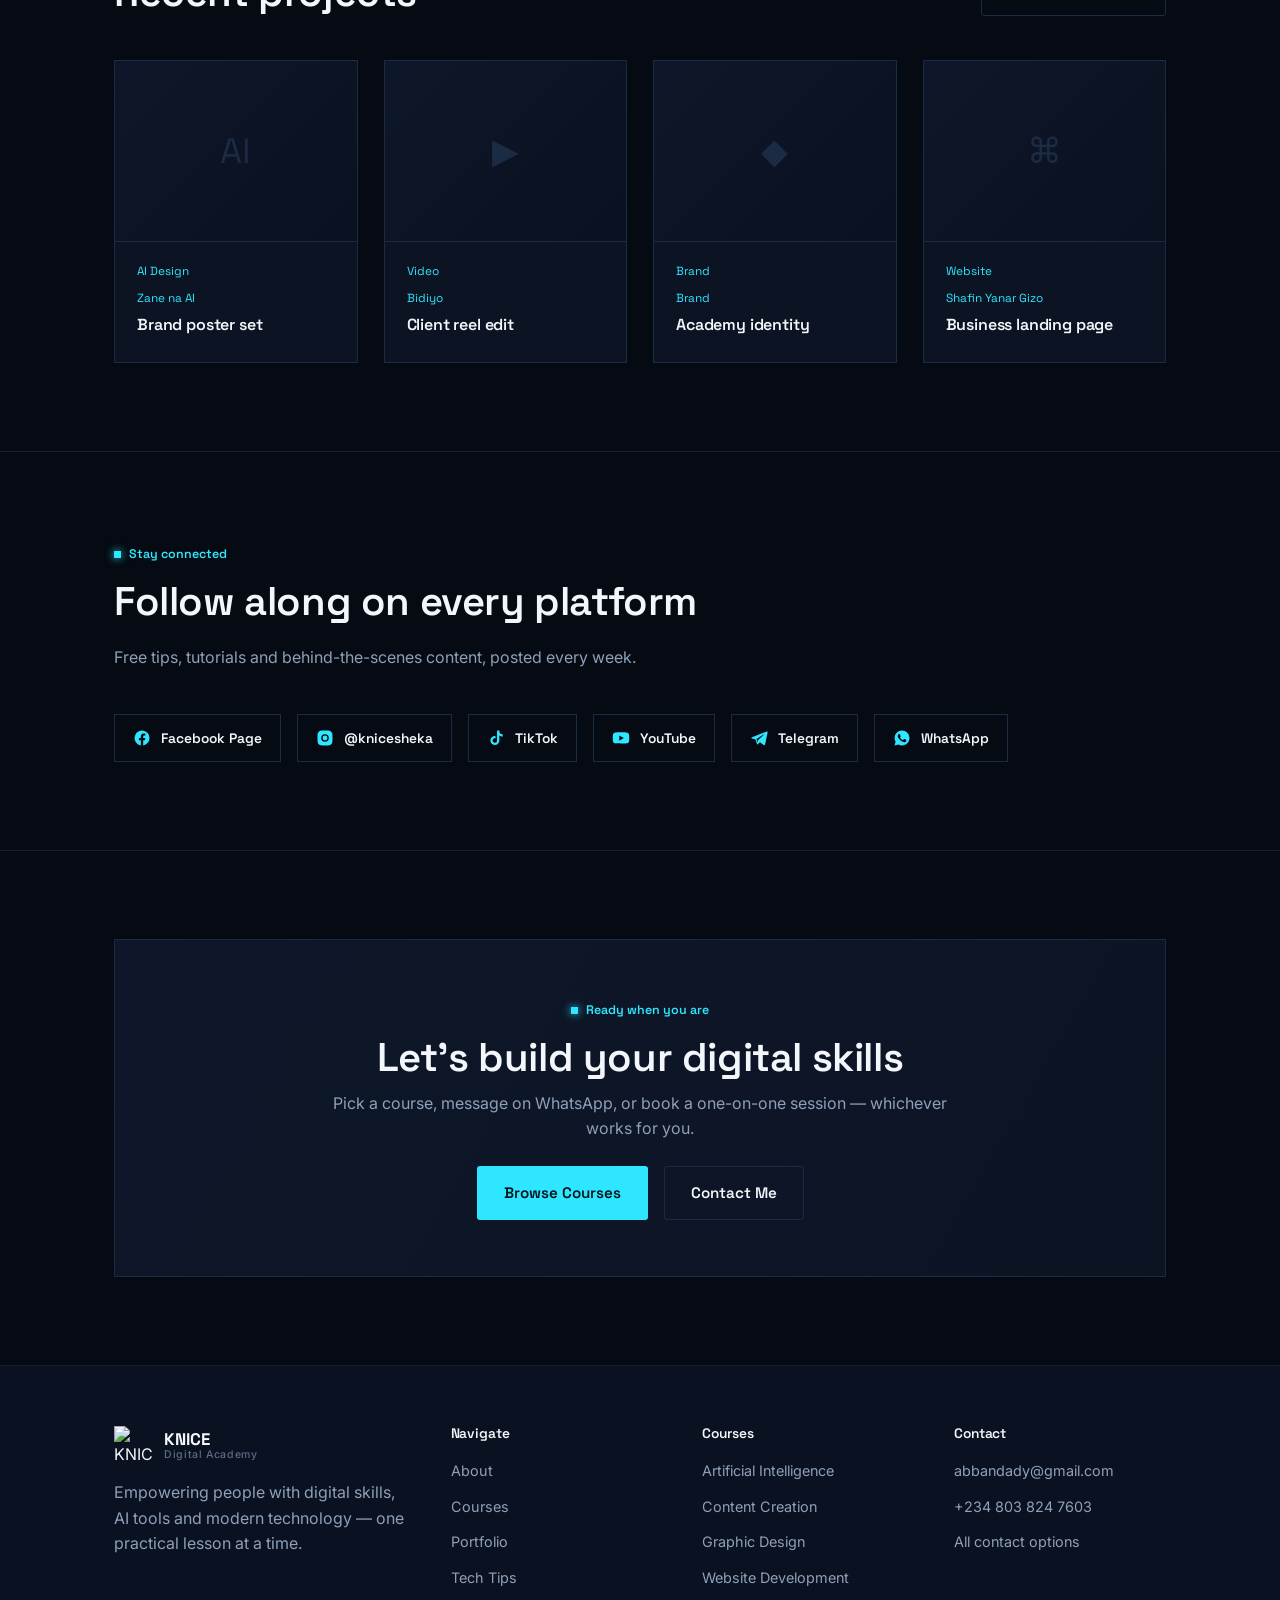
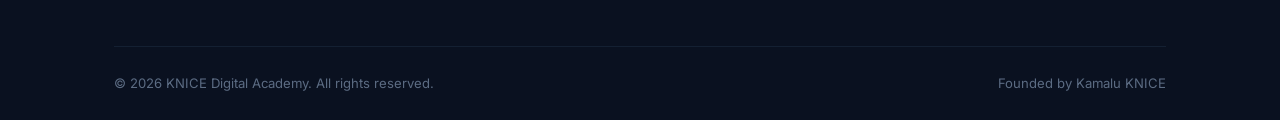
==== commit 7cab11b1: "Fix image paths" ====
--- a/index.html
+++ b/index.html
@@ -9,10 +9,10 @@
 <link rel="canonical" href="https://knicedigitalacademy.netlify.app/">
 <meta property="og:title" content="KNICE Digital Academy — Learn Digital Skills, AI Tools & Modern Technology">
 <meta property="og:description" content="Empowering people with practical digital skills, content creation knowledge, and technology solutions.">
-<meta property="og:image" content="assets/images/logo.jpg">
+<meta property="og:image" content="./founder-hero-banner.jpg">
 <meta property="og:type" content="website">
-<link rel="icon" type="image/png" href="assets/images/favicon-32.png">
-<link rel="apple-touch-icon" href="assets/images/favicon-512.png">
+<link rel="icon" type="image/png" href="./favicon-512.png">
+<link rel="apple-touch-icon" href="./favicon-512.png">
 <link rel="stylesheet" href="style.css">
 </head>
 <body>
@@ -20,7 +20,7 @@
 <header class="site-header">
   <div class="nav">
     <a href="index.html" class="brand">
-      <img src="assets/images/logo.jpg" alt="KNICE Digital Academy logo" width="46" height="46">
+      <img src="./founder-hero-banner.jpg" alt="KNICE Digital Academy logo" width="46" height="46">
       <span class="brand-word">KNICE<span>Digital Academy</span></span>
     </a>
     <nav class="nav-links" id="navLinks">
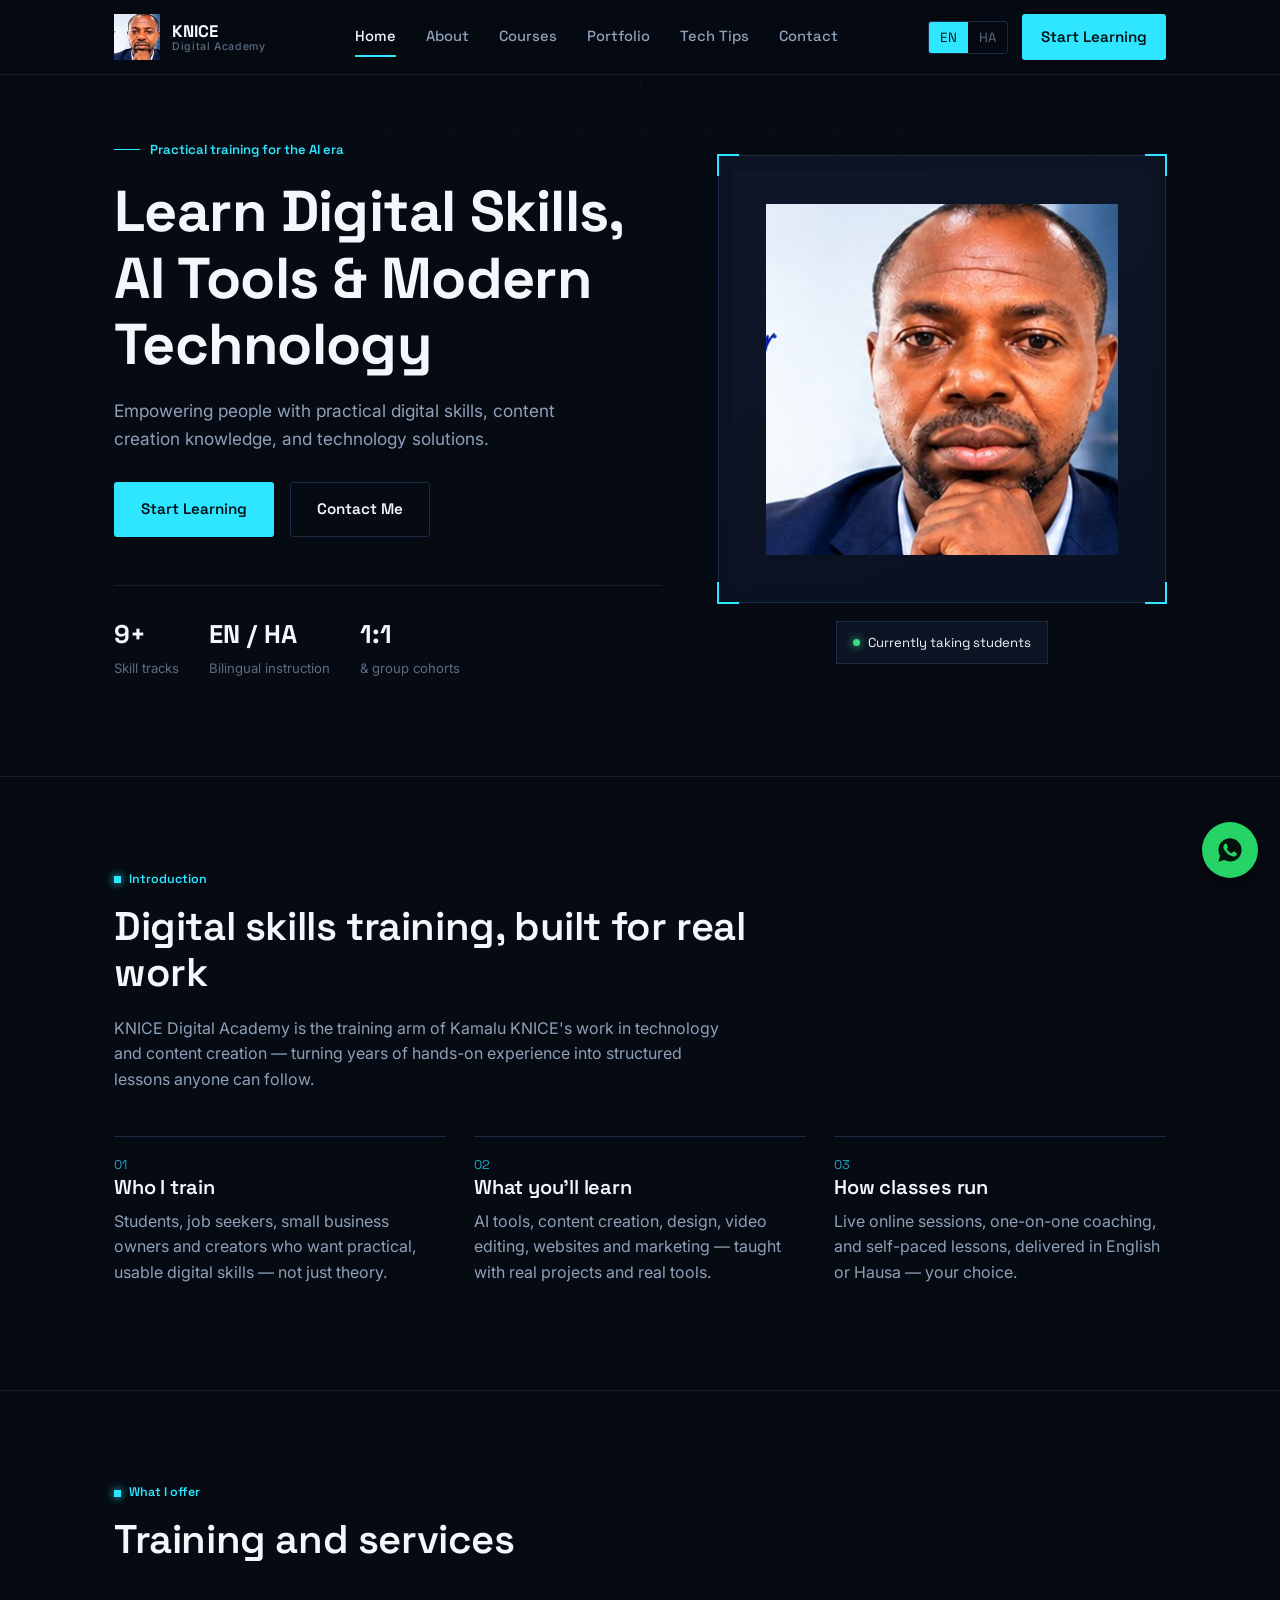
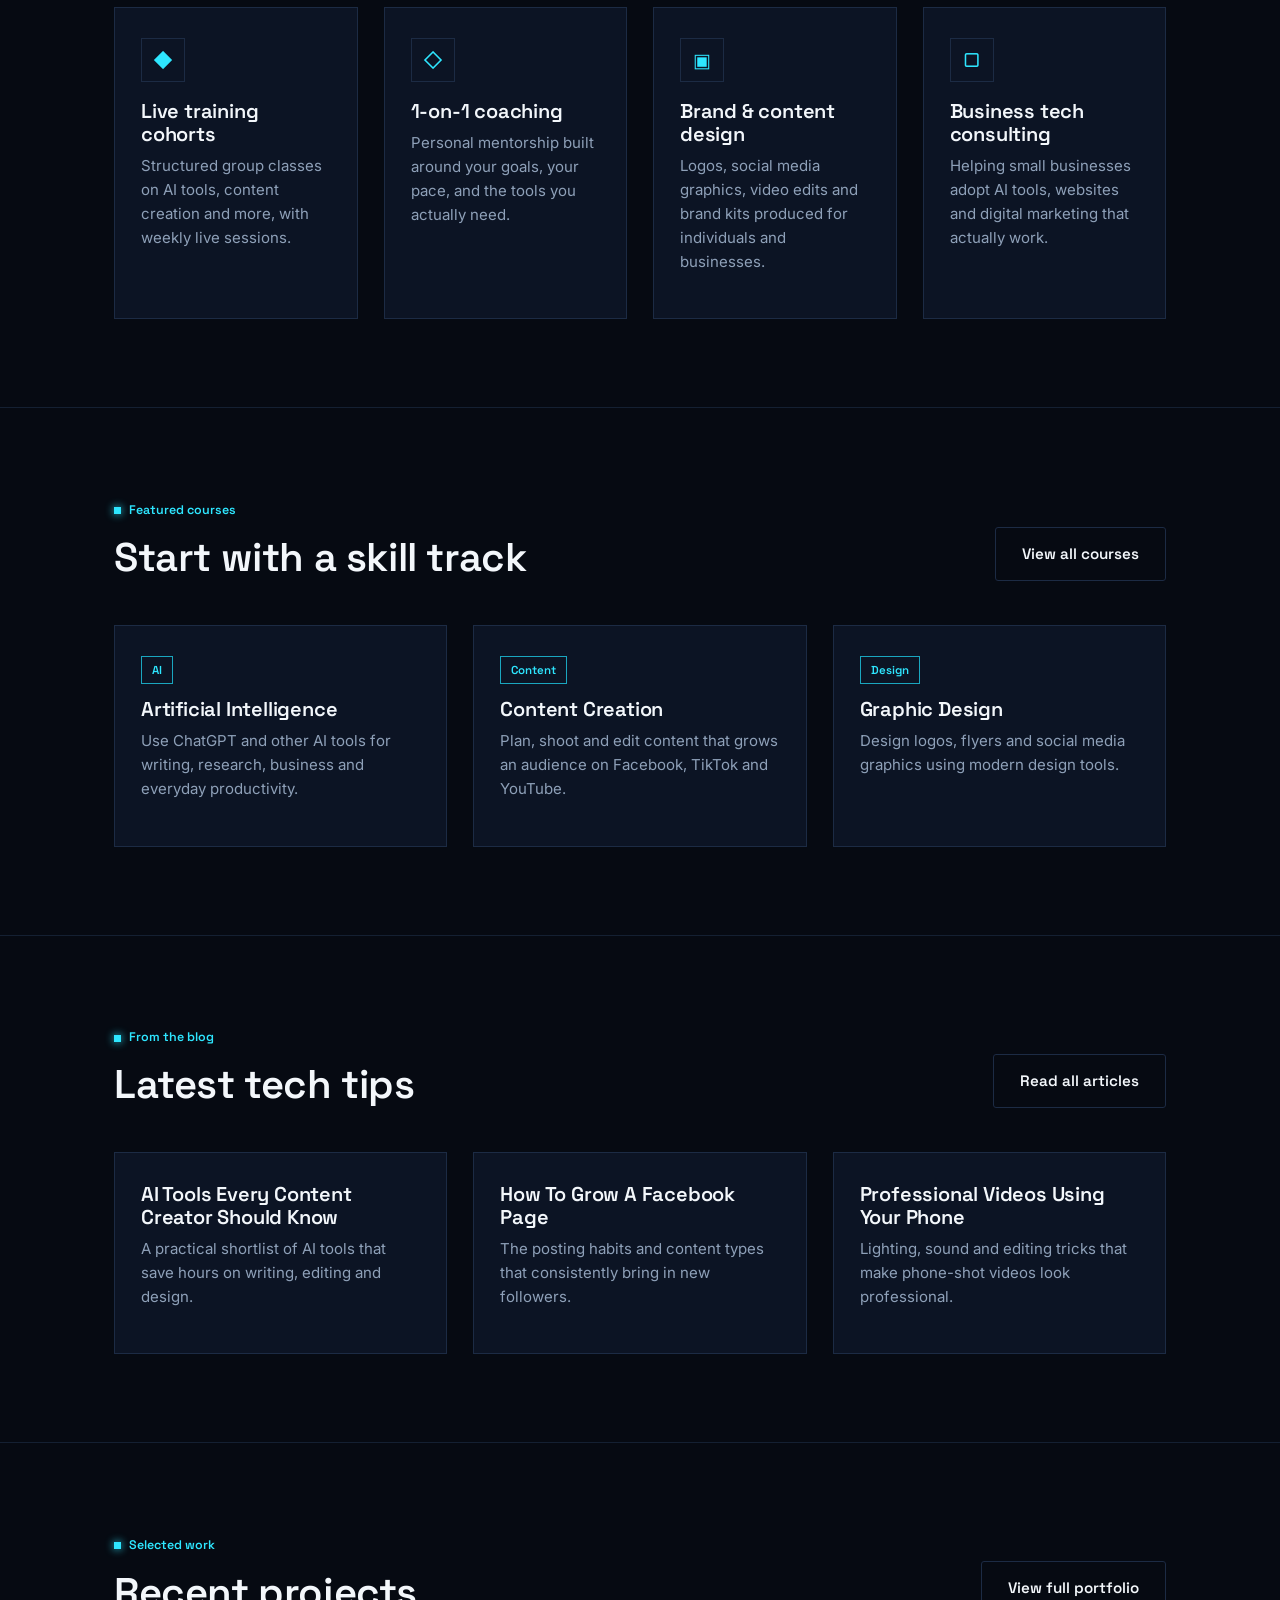
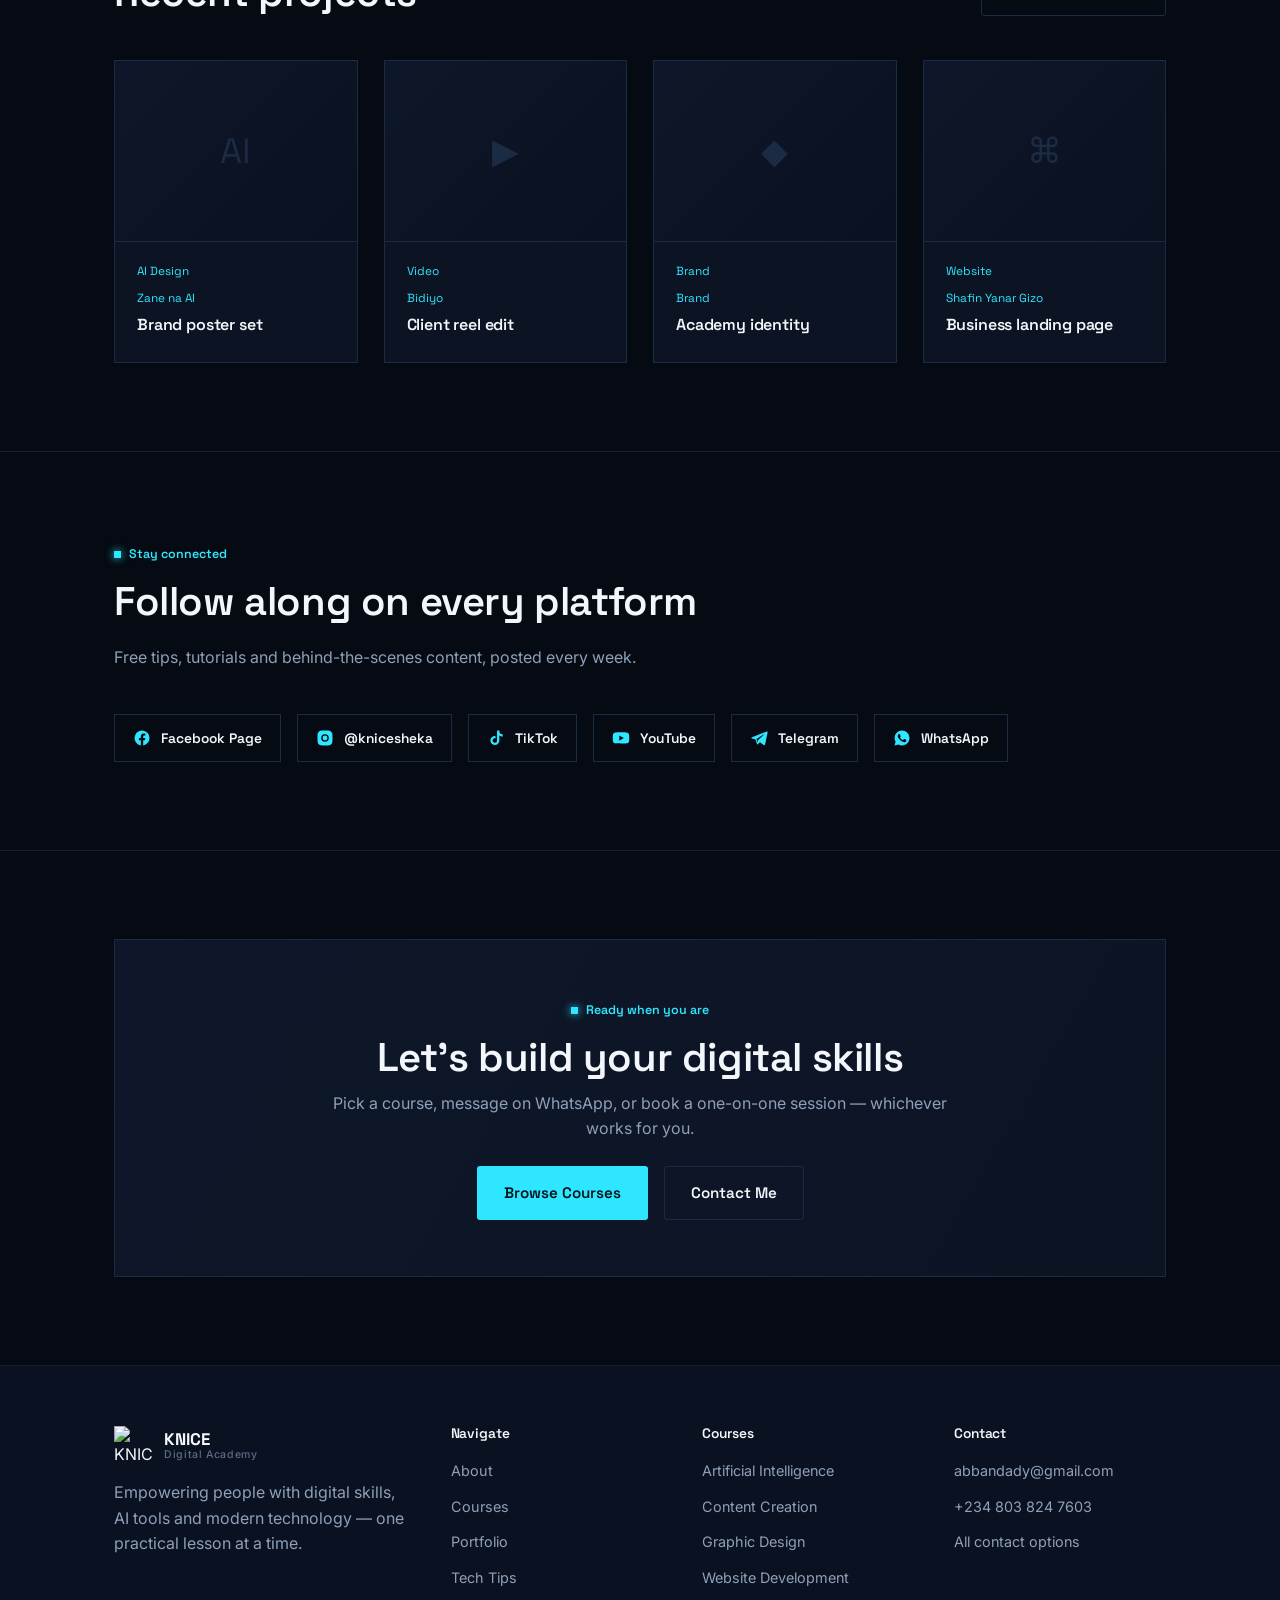
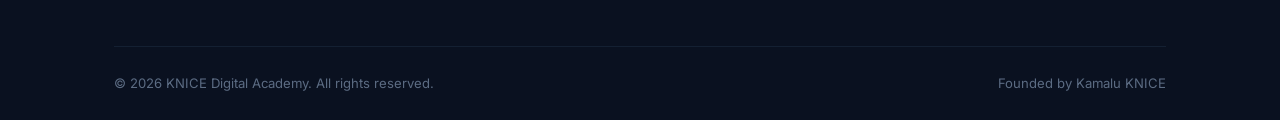
==== commit eb99f0b6: "Update index.html" ====
--- a/index.html
+++ b/index.html
@@ -87,7 +87,7 @@
       <div class="hero-photo reveal">
         <div class="photo-frame">
           <div class="photo-mask">
-            <img src="assets/images/founder-hero-banner.jpg" alt="Kamalu KNICE, founder of KNICE Digital Academy" width="720" height="720">
+            <img src="founder-hero-banner.jpg" alt="Kamalu KNICE, founder of KNICE Digital Academy" width="720" height="720">
           </div>
           <span class="corner tl"></span><span class="corner tr"></span><span class="corner bl"></span><span class="corner br"></span>
         </div>
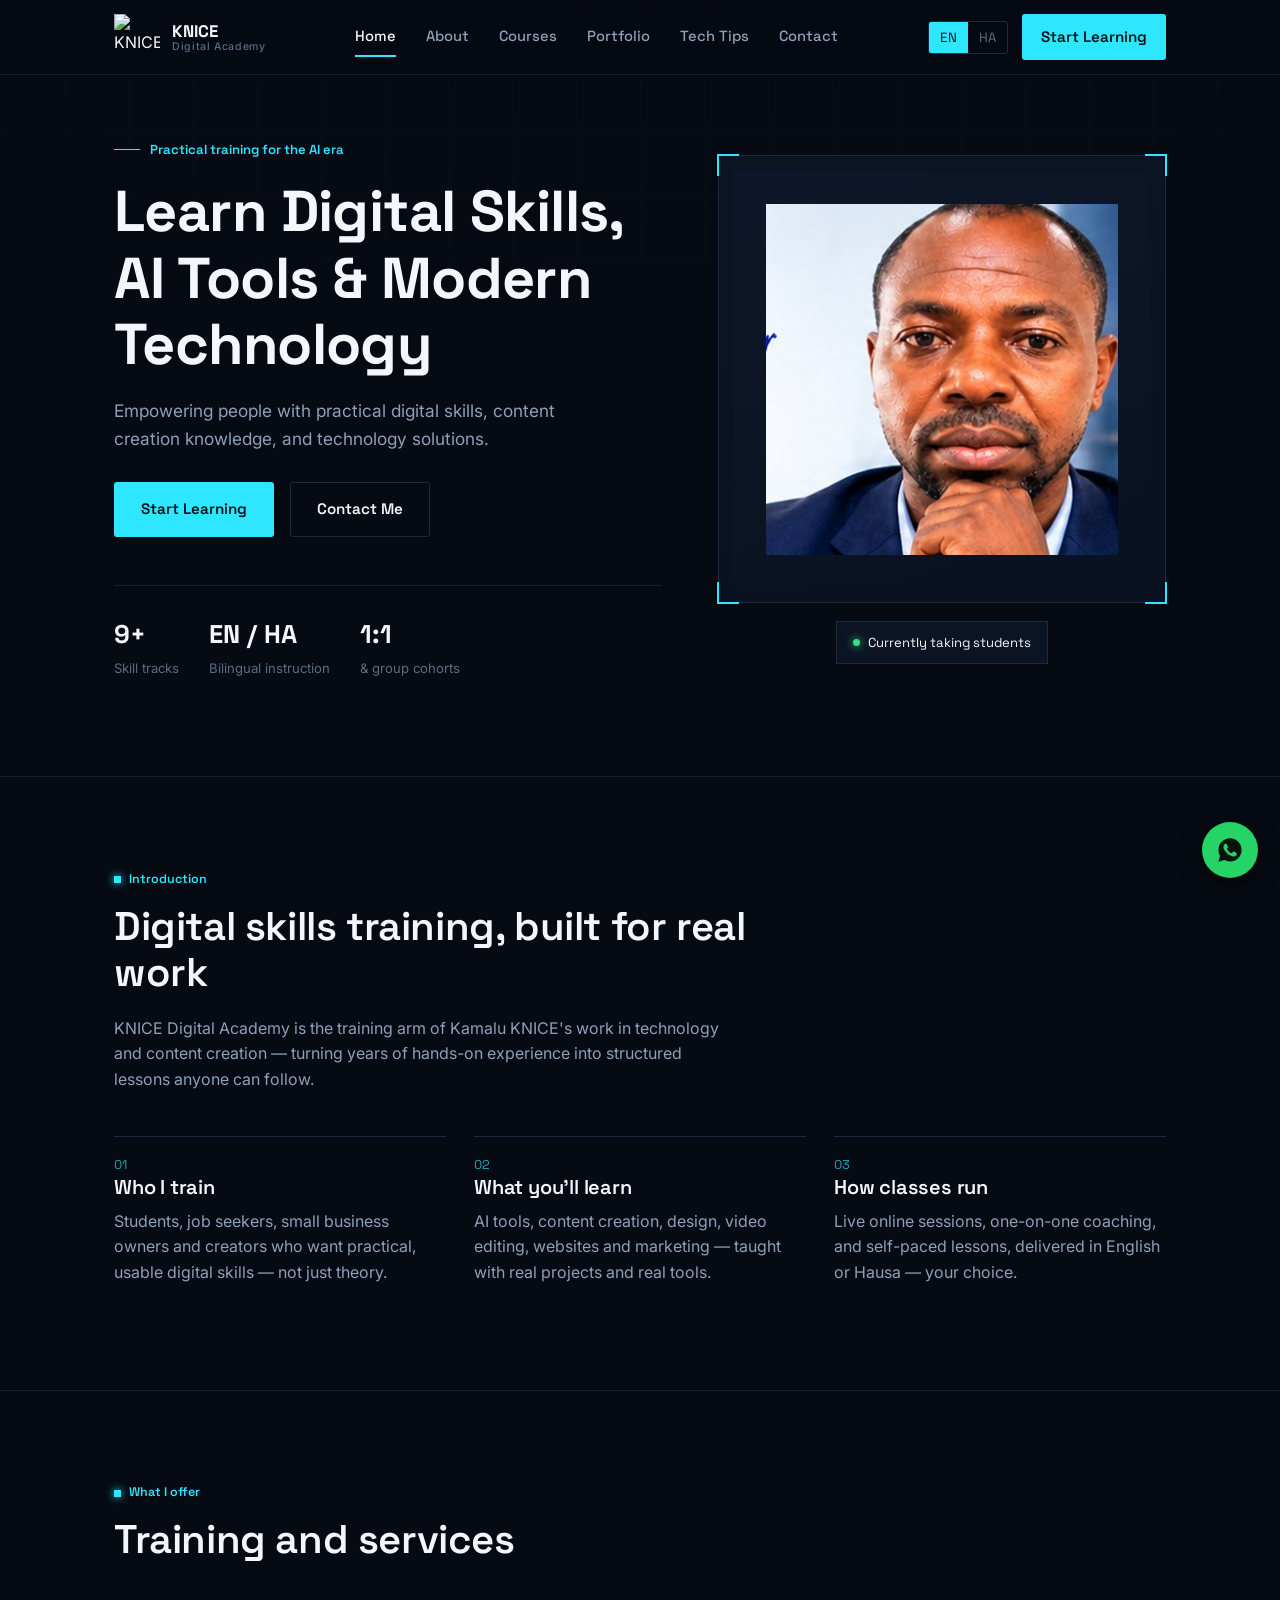
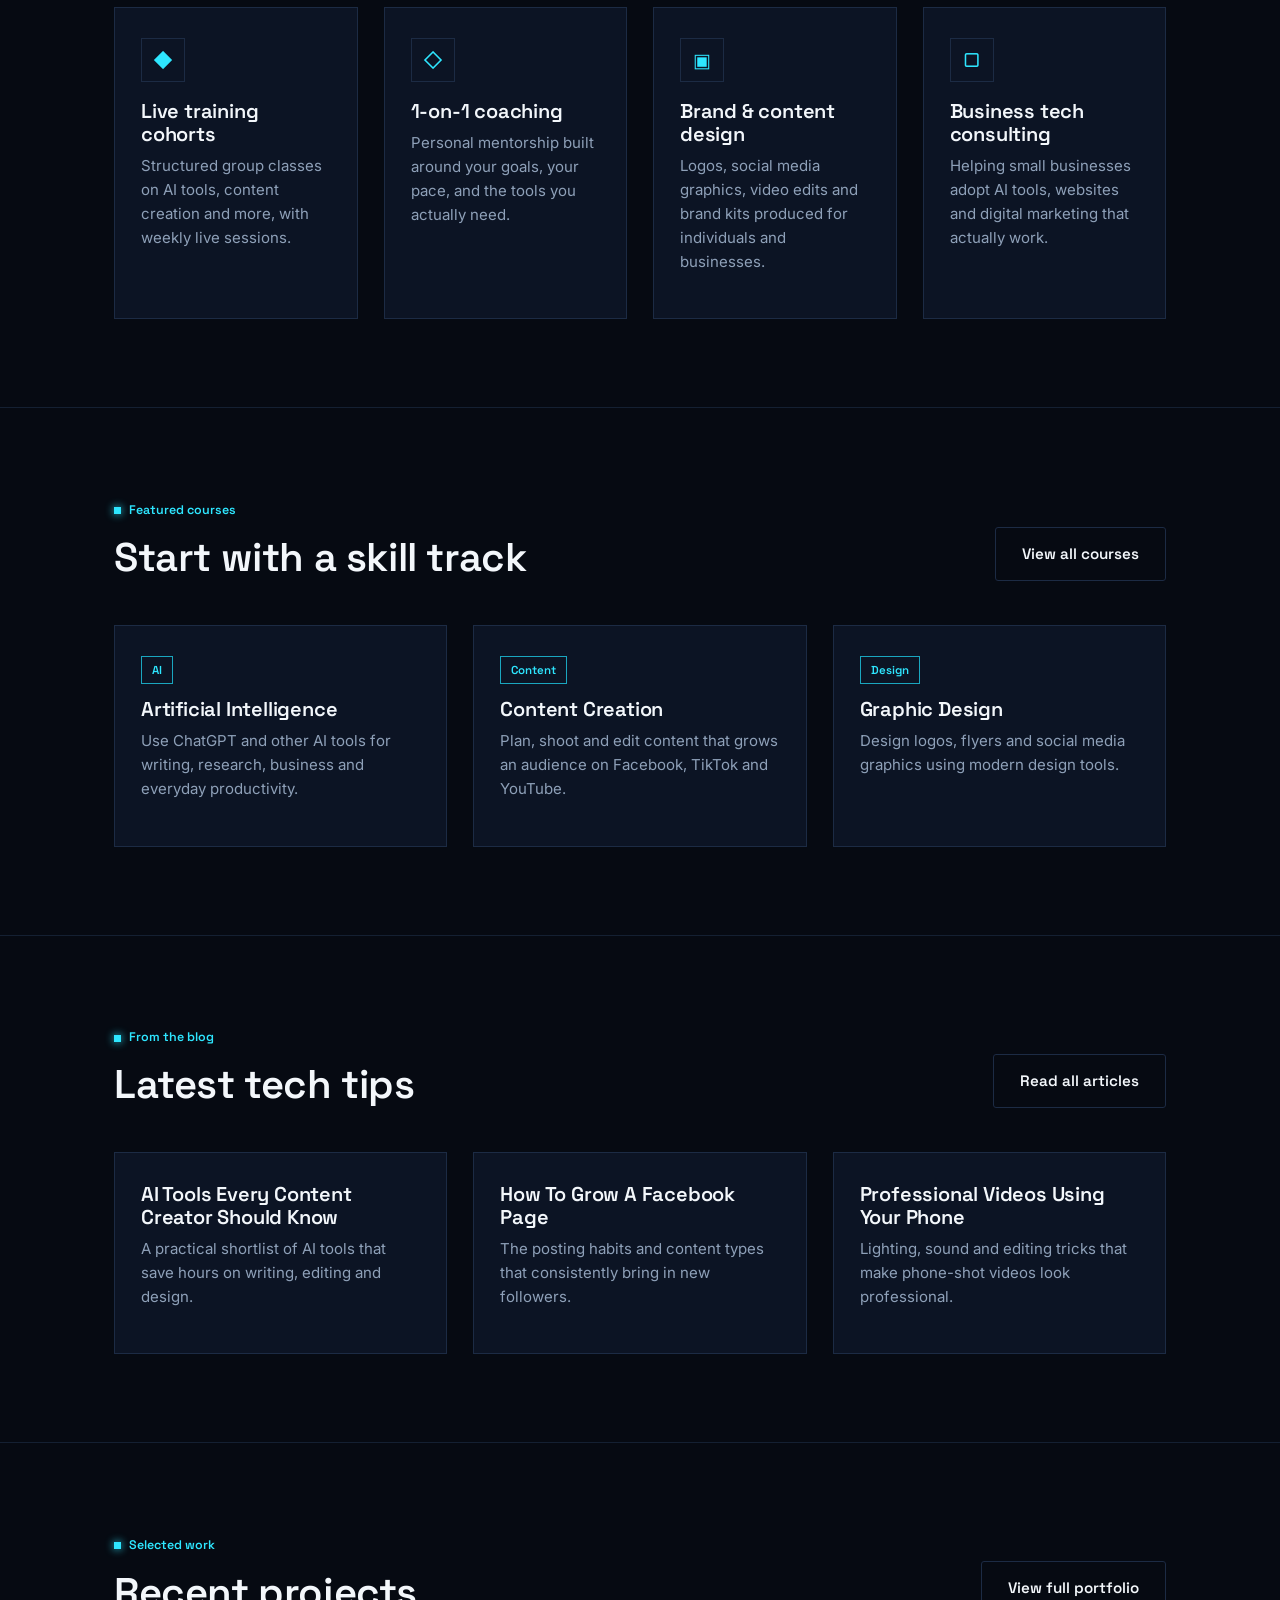
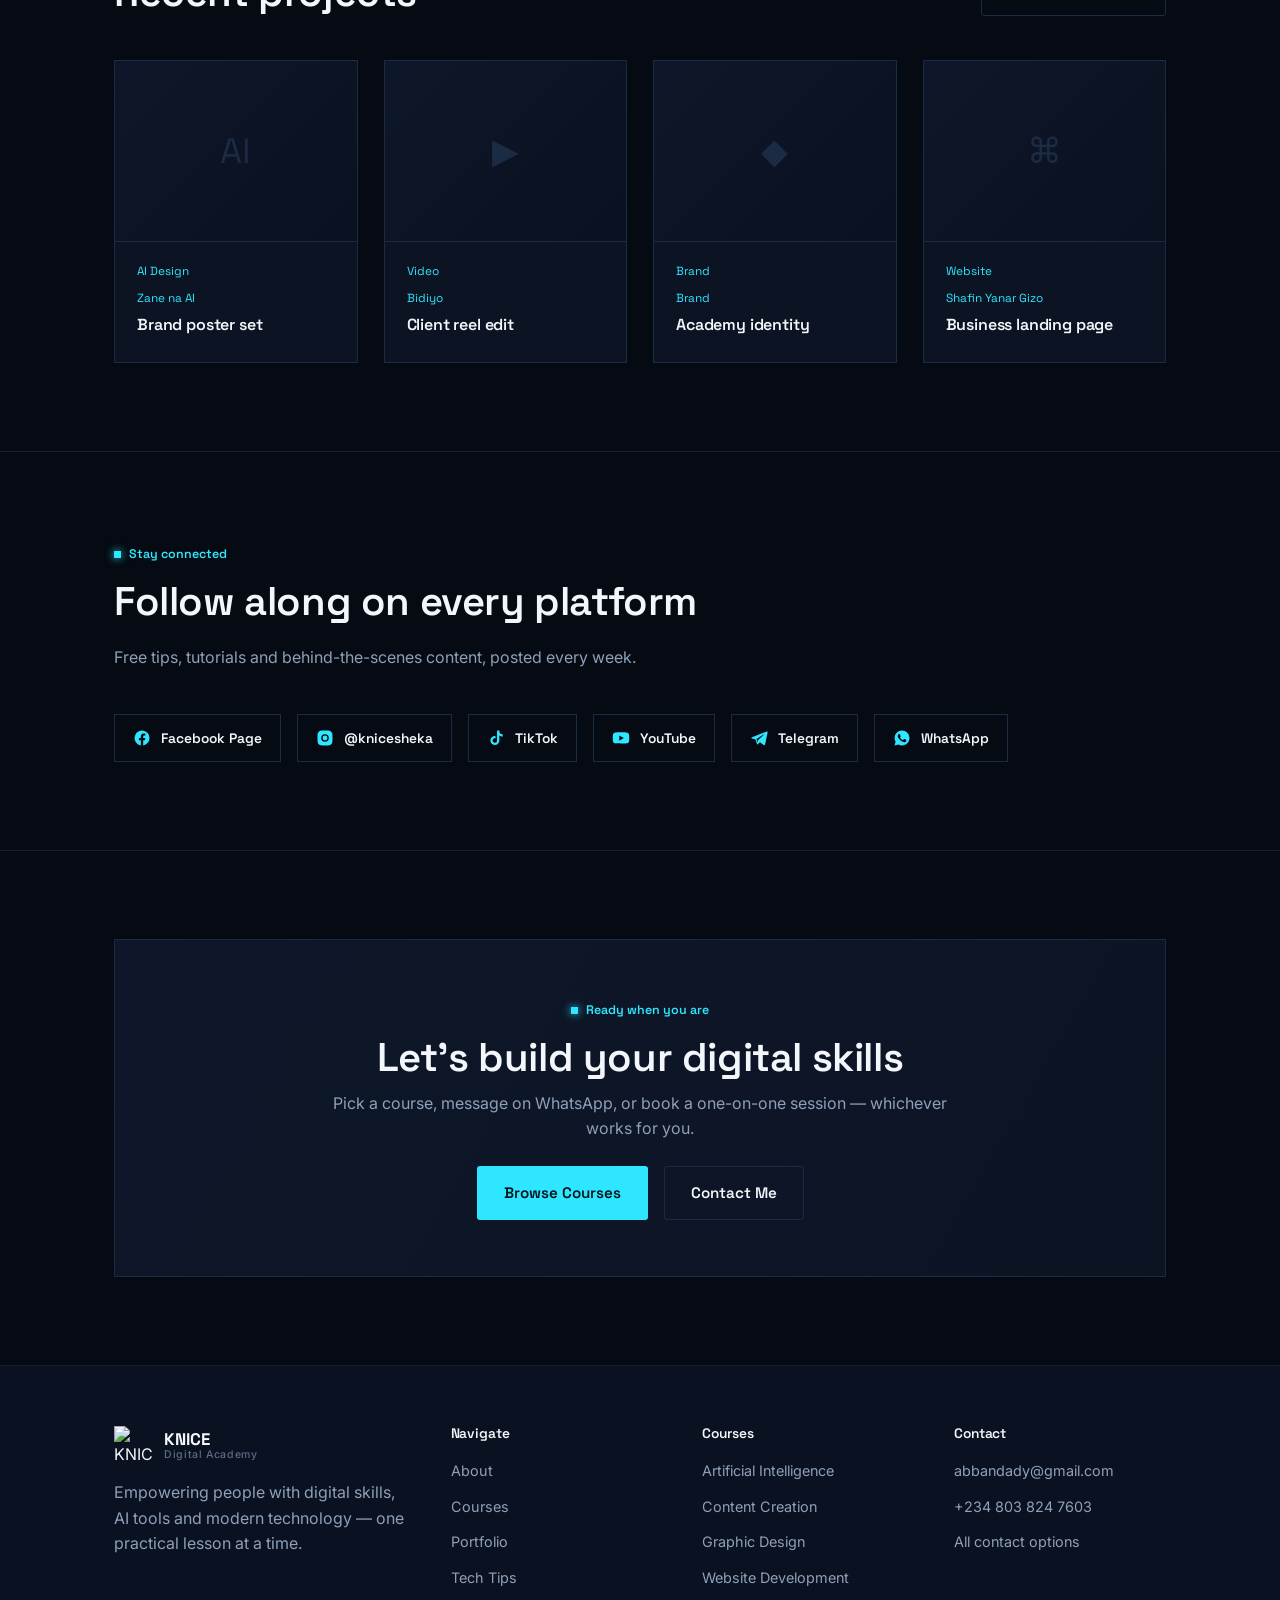
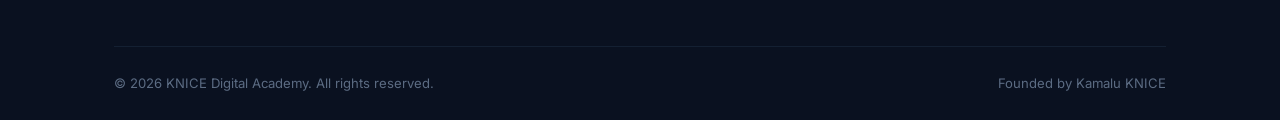
==== commit ac2632eb: "Update index.html" ====
--- a/index.html
+++ b/index.html
@@ -20,7 +20,7 @@
 <header class="site-header">
   <div class="nav">
     <a href="index.html" class="brand">
-      <img src="./founder-hero-banner.jpg" alt="KNICE Digital Academy logo" width="46" height="46">
+      <img src="./logo png" alt="KNICE Digital Academy logo" width="46" height="46">
       <span class="brand-word">KNICE<span>Digital Academy</span></span>
     </a>
     <nav class="nav-links" id="navLinks">
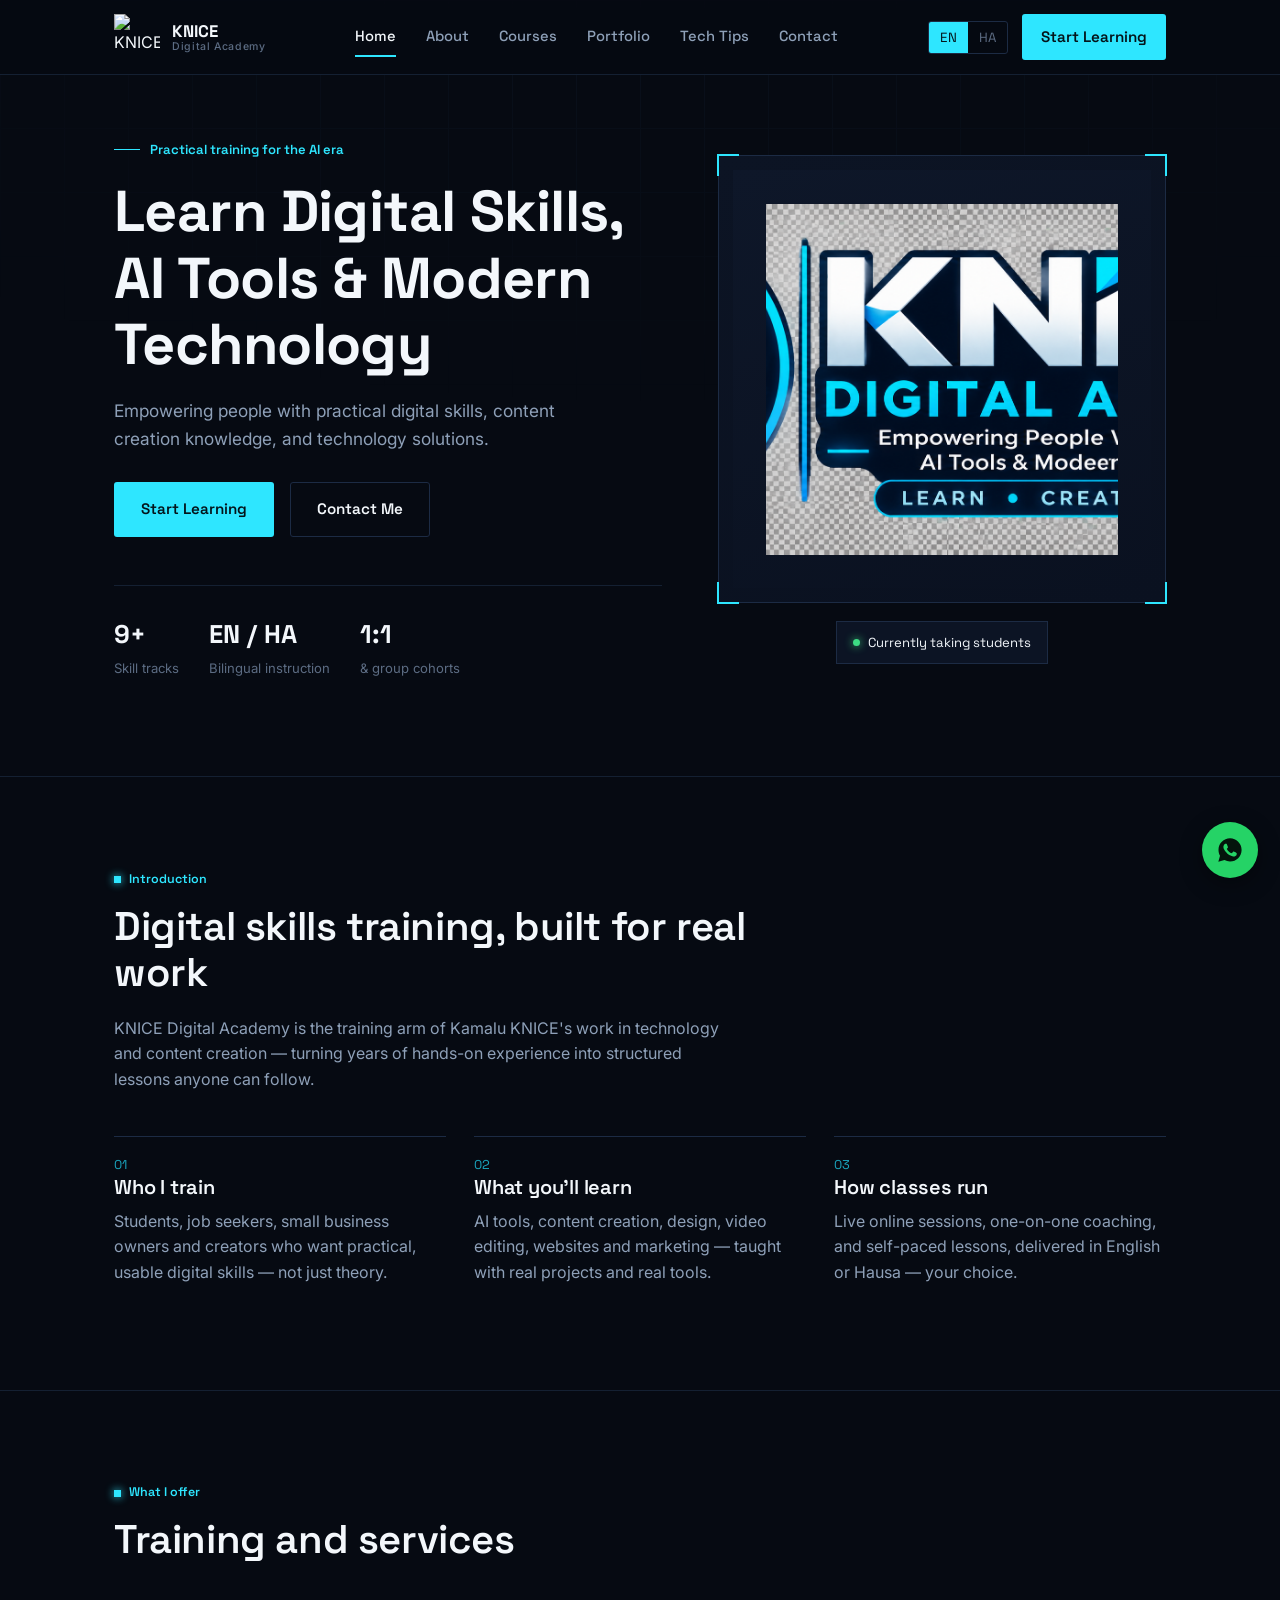
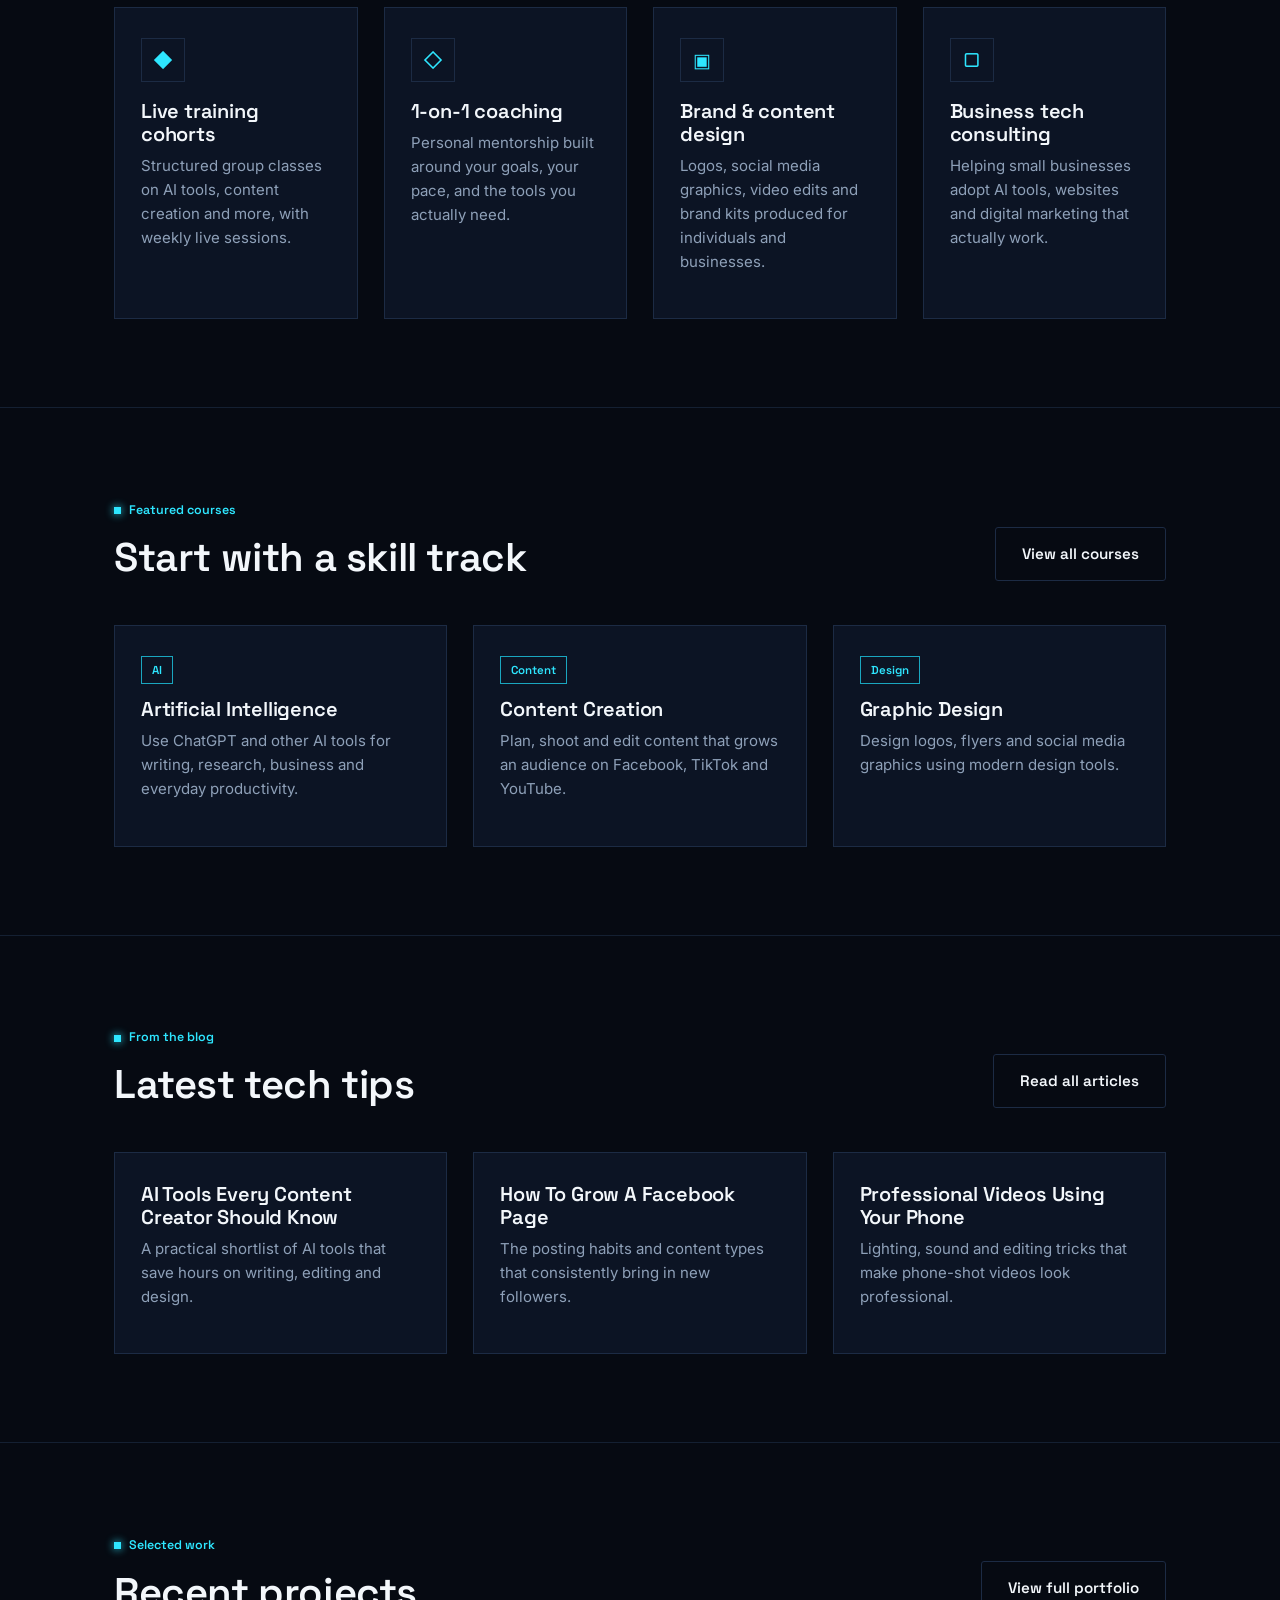
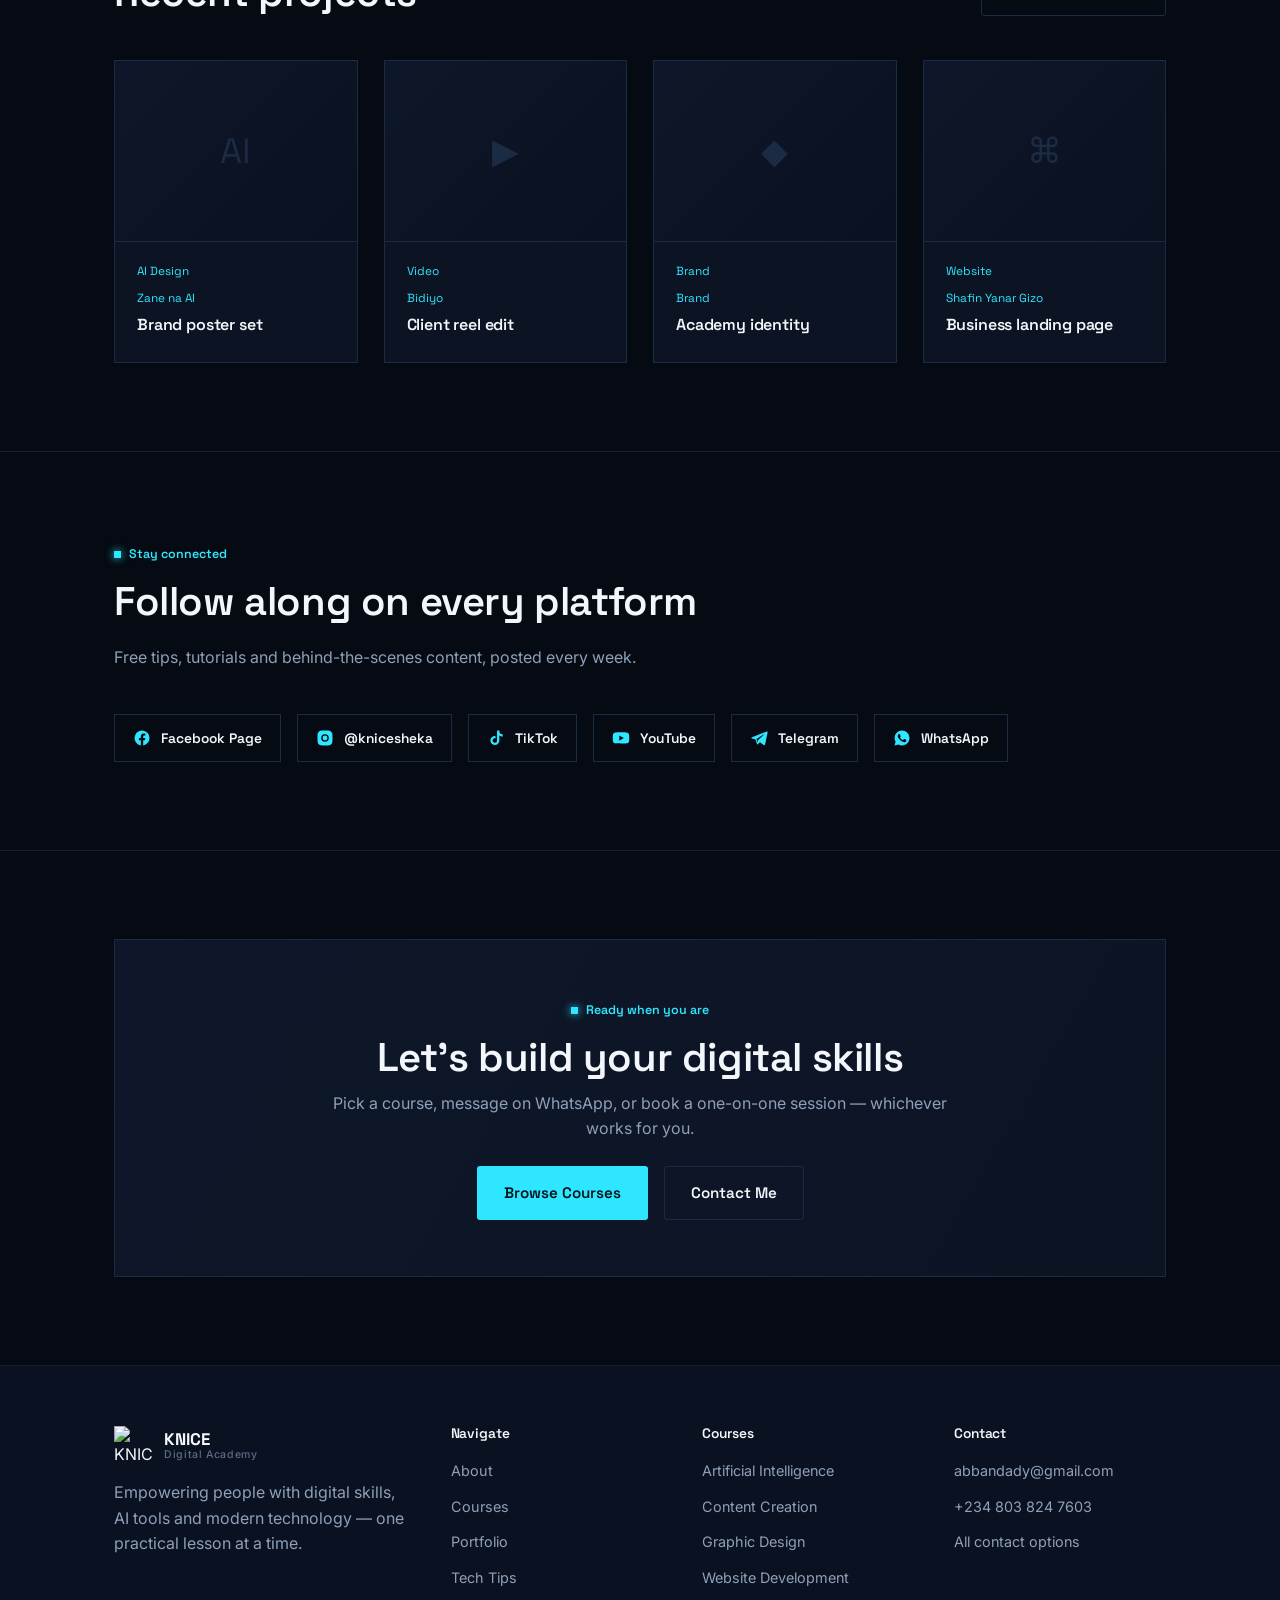
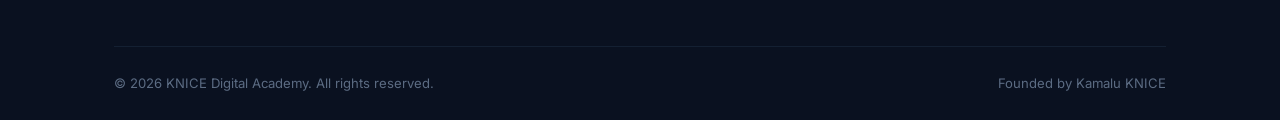
==== commit 6844703f: "Update index.html" ====
--- a/index.html
+++ b/index.html
@@ -87,7 +87,7 @@
       <div class="hero-photo reveal">
         <div class="photo-frame">
           <div class="photo-mask">
-            <img src="founder-hero-banner.jpg" alt="Kamalu KNICE, founder of KNICE Digital Academy" width="720" height="720">
+            <img src="logo.png" alt="Kamalu KNICE, founder of KNICE Digital Academy" width="720" height="720">
           </div>
           <span class="corner tl"></span><span class="corner tr"></span><span class="corner bl"></span><span class="corner br"></span>
         </div>
